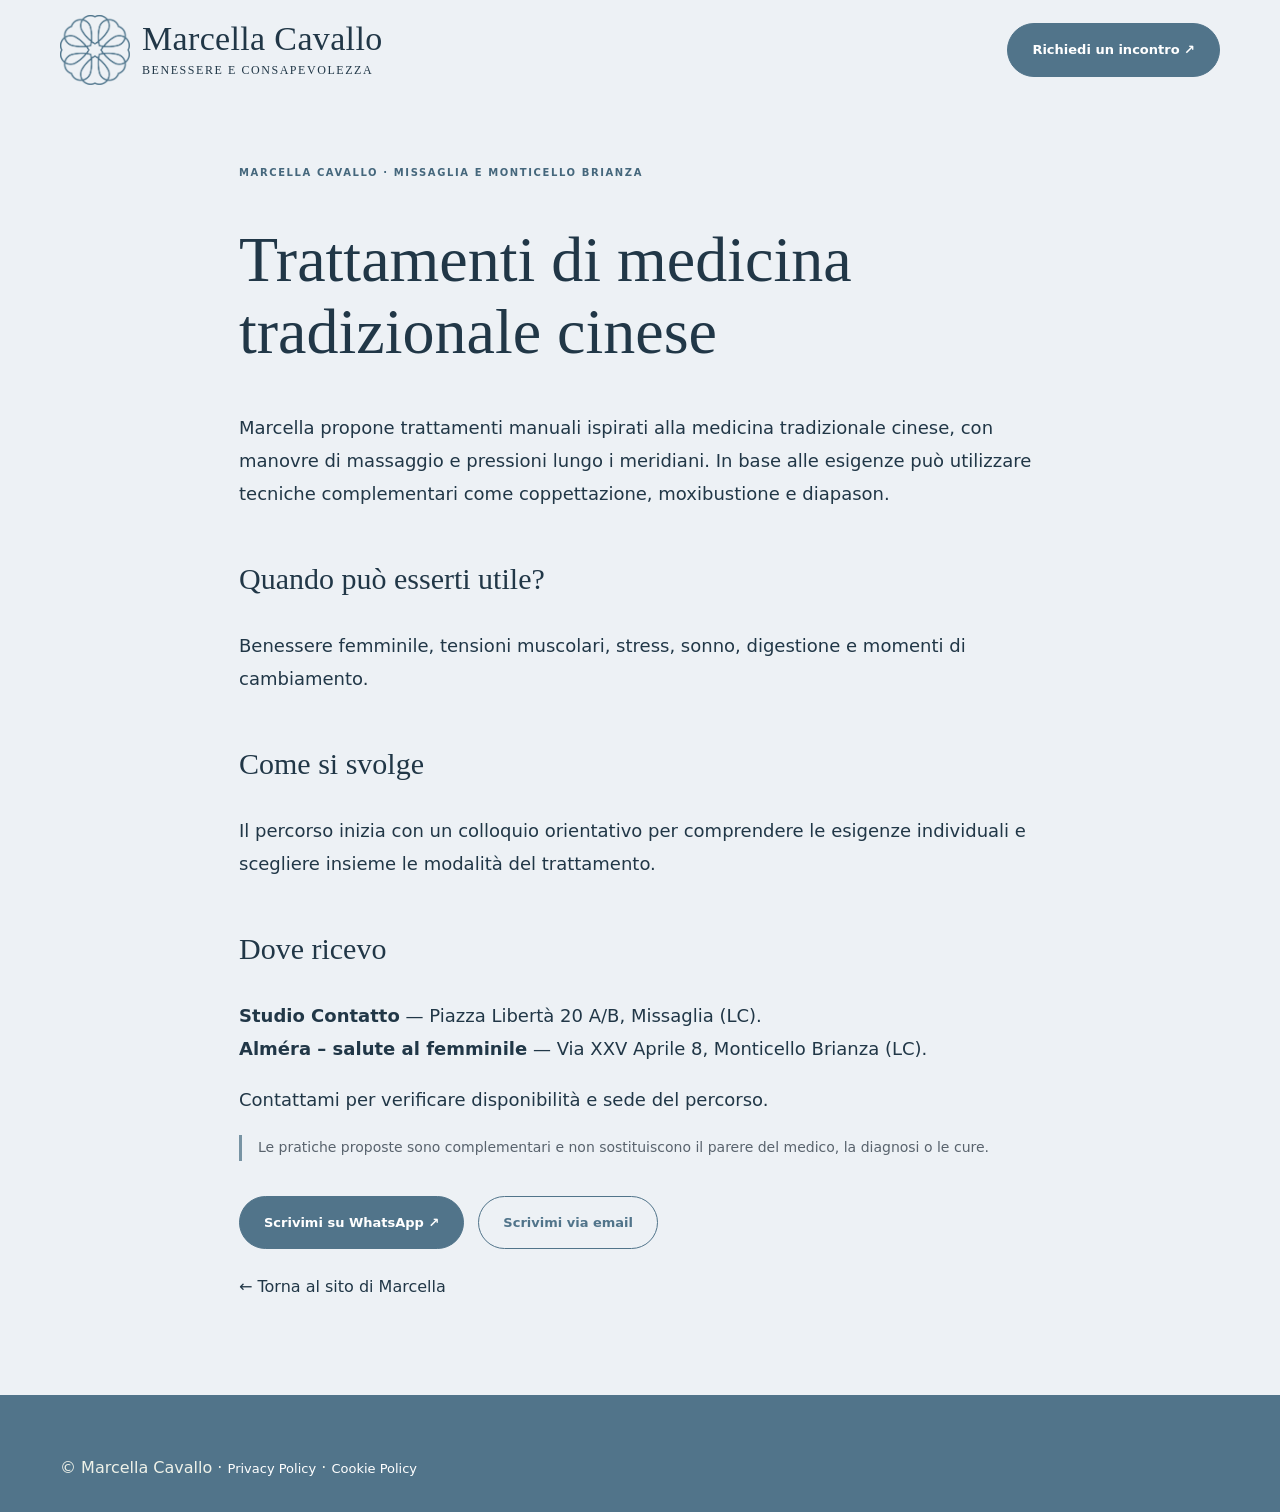
==== medicina-tradizionale-cinese/index.html @ 019bcb4d "Draft SEO service page: medicina-tradizionale-cinese" ====
<!doctype html>
<html lang="it"><head><meta charset="utf-8"><meta name="viewport" content="width=device-width,initial-scale=1"><meta name="theme-color" content="#edf1f5"><title>Trattamenti di medicina tradizionale cinese a Missaglia e Monticello Brianza | Marcella Cavallo</title><meta name="description" content="Marcella propone trattamenti manuali ispirati alla medicina tradizionale cinese, con manovre di massaggio e pressioni lungo i meridiani. In base alle "><link rel="canonical" href="https://marcellacavallo.it/medicina-tradizionale-cinese/"><link rel="stylesheet" href="../styles.css"><meta property="og:type" content="website"><meta property="og:title" content="Trattamenti di medicina tradizionale cinese | Marcella Cavallo"><meta property="og:url" content="https://marcellacavallo.it/medicina-tradizionale-cinese/"><style>.detail{max-width:850px;margin:65px auto 95px;padding:0 24px}.detail h1{font-size:clamp(38px,6vw,64px);line-height:1.12}.detail p{font-size:18px;line-height:1.85}.detail section{margin-top:44px}.detail .note{font-size:14px;color:#59636d;border-left:3px solid #7894a4;padding-left:16px}.detail .actions{display:flex;flex-wrap:wrap;gap:14px;margin-top:35px}.detail .back{display:inline-block;margin-top:25px}.detail h2{font-size:30px}</style><script type="application/ld+json">{"@context":"https://schema.org","@type":"WebPage","name":"Trattamenti di medicina tradizionale cinese","url":"https://marcellacavallo.it/medicina-tradizionale-cinese/","inLanguage":"it","about":{"@type":"Service","name":"Trattamenti di medicina tradizionale cinese","provider":{"@type":"Person","name":"Marcella Cavallo","url":"https://marcellacavallo.it/"}}}</script></head>
<body><header class="container nav"><a class="logo" href="../"><img src="../assets/logo-fiore.png" alt="" width="70" height="70"><span>Marcella Cavallo<small>Benessere e consapevolezza</small></span></a><nav aria-label="Navigazione"><a href="../#contatti" class="btn">Richiedi un incontro ↗</a></nav></header><main class="detail"><div class="eyebrow">Marcella Cavallo · Missaglia e Monticello Brianza</div><h1>Trattamenti di medicina tradizionale cinese</h1><p>Marcella propone trattamenti manuali ispirati alla medicina tradizionale cinese, con manovre di massaggio e pressioni lungo i meridiani. In base alle esigenze può utilizzare tecniche complementari come coppettazione, moxibustione e diapason.</p><section><h2>Quando può esserti utile?</h2><p>Benessere femminile, tensioni muscolari, stress, sonno, digestione e momenti di cambiamento.</p></section><section><h2>Come si svolge</h2><p>Il percorso inizia con un colloquio orientativo per comprendere le esigenze individuali e scegliere insieme le modalità del trattamento.</p></section><section><h2>Dove ricevo</h2><p><strong>Studio Contatto</strong> — Piazza Libertà 20 A/B, Missaglia (LC).<br><strong>Alméra – salute al femminile</strong> — Via XXV Aprile 8, Monticello Brianza (LC).</p><p>Contattami per verificare disponibilità e sede del percorso.</p></section><p class="note">Le pratiche proposte sono complementari e non sostituiscono il parere del medico, la diagnosi o le cure.</p><div class="actions"><a class="btn" href="https://wa.me/393392947691?text=Buongiorno%20Marcella%2C%20vorrei%20informazioni%20su%20Trattamenti%20di%20medicina%20tradizionale%20cinese.">Scrivimi su WhatsApp ↗</a><a class="btn outline" href="mailto:info@marcellacavallo.it">Scrivimi via email</a></div><a class="back" href="../">← Torna al sito di Marcella</a></main><footer class="footer"><div class="container">© Marcella Cavallo · <a href="../privacy.html">Privacy Policy</a> · <a href="../cookie.html">Cookie Policy</a></div></footer></body></html>
---- styles.css ----
500;600;700&family=Cormorant+Garamond:wght@400;500;600&display=swap');
:root{--paper:#f5f1e9;--cream:#fcfaf5;--green:#334d3c;--sage:#adbca2;--ink:#28372e;--muted:#657267;--line:#dcded4;--gold:#bd9f76}*{box-sizing:border-box}html{scroll-behavior:smooth}body{margin:0;background:var(--paper);color:var(--ink);font:16px/1.65 'DM Sans',sans-serif}a{color:inherit;text-decoration:none}button,input,select{font:inherit}button{cursor:pointer}.container{width:min(1150px,calc(100% - 48px));margin:auto}.nav{height:82px;display:flex;align-items:center;justify-content:space-between;gap:24px}.logo{font:500 29px/1 'Cormorant Garamond',Georgia,serif;letter-spacing:.01em}.logo small{display:block;font:500 9px/2 'DM Sans',sans-serif;letter-spacing:.25em;text-transform:uppercase}.links{display:flex;align-items:center;gap:27px;font-size:13px}.links a:hover{color:#778e78}.btn{background:var(--green);border:1px solid var(--green);color:white;padding:13px 23px;border-radius:99px;display:inline-flex;align-items:center;justify-content:center;gap:8px;font-size:13px;font-weight:600;transition:.2s}.btn:hover{background:#476951}.btn.outline{background:transparent;color:var(--green)}.btn.outline:hover{background:#e6e9df}.hero{display:grid;grid-template-columns:1.04fr .96fr;min-height:650px;align-items:center;gap:60px;padding:44px 0 92px}.eyebrow{font-size:11px;letter-spacing:.21em;text-transform:uppercase;font-weight:700;color:#7d8f7a}.hero h1{font:400 clamp(59px,7.2vw,110px)/.92 'Cormorant Garamond',Georgia,serif;letter-spacing:-.035em;margin:25px 0 25px}.hero h1 em{font-weight:400;color:#78927a}.hero p{font-size:16px;color:var(--muted);max-width:480px;margin:0 0 31px}.hero-actions{display:flex;gap:12px;flex-wrap:wrap}.hero-art{min-height:520px;position:relative;background:linear-gradient(145deg,#d5d5c4,#a1ae91 50%,#728a74);border-radius:240px 240px 20px 20px;overflow:hidden;isolation:isolate}.hero-art:before{content:"";position:absolute;left:12%;top:12%;width:73%;height:74%;border:1px solid rgba(255,255,255,.45);border-radius:50%}.hero-art:after{content:"";position:absolute;left:30%;bottom:-13%;width:70%;height:110%;border-radius:60% 40% 0 0;background:linear-gradient(110deg,rgba(243,237,214,.5),rgba(42,76,49,.3));transform:rotate(-25deg)}.botanical{position:absolute;font:400 310px/.8 Georgia,serif;color:#e5e1cd;opacity:.72;top:18%;left:15%;transform:rotate(-27deg);z-index:2}.art-text{position:absolute;bottom:28px;left:30px;color:#fff;font:italic 26px 'Cormorant Garamond',serif;z-index:3}.art-tag{position:absolute;right:21px;top:28px;background:#faf8f0e6;padding:9px 13px;border-radius:99px;font-size:10px;letter-spacing:.08em;z-index:3}.notice{background:#e8e9dd;padding:12px 20px;text-align:center;font-size:12px;color:#58695a}.section{padding:100px 0}.section-head{display:flex;justify-content:space-between;gap:25px;align-items:end;margin-bottom:33px}.section h2{font:400 clamp(44px,5.4vw,70px)/1 'Cormorant Garamond',Georgia,serif;margin:12px 0 0}.section-head p{max-width:420px;color:var(--muted);font-size:14px}.services{display:grid;grid-template-columns:repeat(2,minmax(0,1fr));gap:20px}.service{background:#fcfaf5;border:1px solid var(--line);min-height:360px;padding:30px;display:flex;flex-direction:column;border-radius:6px}.service-num{color:#a7a48f;letter-spacing:.12em;font-size:12px}.service-icon{width:80px;height:80px;border-radius:50%;background:#e5e9dd;display:grid;place-items:center;font:50px 'Cormorant Garamond',serif;color:var(--green);margin:26px 0}.service h3{font:500 34px 'Cormorant Garamond',Georgia,serif;margin:0 0 8px}.service p{font-size:13px;color:var(--muted);margin:0 0 26px}.service a{font-size:12px;font-weight:700;margin-top:auto;border-bottom:1px solid var(--gold);align-self:flex-start;padding-bottom:4px}.shiatsu-feature{background:#e9e6db;position:relative;overflow:hidden}.shiatsu-layout{display:grid;grid-template-columns:1fr 1fr;gap:72px;align-items:center}.shiatsu-mark{min-height:440px;border-radius:50% 50% 12px 12px;background:radial-gradient(circle at 35% 28%,#e8eadc 0,#b5c4b2 45%,#839985 100%);display:flex;align-items:center;justify-content:center;position:relative;overflow:hidden}.shiatsu-mark:before{content:"";width:64%;aspect-ratio:1;border:1px solid #fff9;border-radius:50%;position:absolute}.shiatsu-mark:after{content:"";position:absolute;width:1px;height:130%;background:#fff7;transform:rotate(42deg)}.shiatsu-mark span{font:italic 500 clamp(45px,5vw,70px)/1 'Cormorant Garamond',Georgia,serif;color:#2f4d3d;position:relative;z-index:1;text-align:center}.shiatsu-feature p{font-size:15px;color:#526457;max-width:510px}.shiatsu-points{padding-left:20px;margin:22px 0 30px;color:#526457;font-size:14px}.shiatsu-points li{margin-bottom:8px}.shiatsu-note{font-size:12px!important;margin-top:14px}.shiatsu-feature .btn{margin-top:8px}.about{background:#e6e9dd}.about-grid{display:grid;grid-template-columns:.9fr 1.1fr;gap:90px;align-items:center}.portrait{display:flex;align-items:center;justify-content:center;padding:10px}.portrait-frame{width:min(100%,380px);aspect-ratio:4/5;background:linear-gradient(145deg,#b8c2b0,#dfe4d6);padding:14px;border-radius:42% 42% 8% 8% / 26% 26% 8% 8%;box-shadow:0 18px 40px rgba(52,78,61,.12);overflow:hidden}.portrait img{height:100%;width:100%;object-fit:cover;object-position:center 35%;display:block;border-radius:38% 38% 6% 6% / 24% 24% 6% 6%}.portrait span{font:italic 32px/1.2 'Cormorant Garamond',serif}.about p{color:#596b5c;font-size:15px;max-width:570px}.quote{background:#344e3d;color:#fff;padding:110px 0;text-align:center}.quote p{font:400 clamp(37px,5vw,66px)/1.14 'Cormorant Garamond',serif;max-width:840px;margin:18px auto}.quote small{font-size:10px;letter-spacing:.2em;text-transform:uppercase;color:#ced7ca}.booking{background:var(--cream)}.booking-wrap{display:grid;grid-template-columns:1fr 1fr;gap:65px;align-items:start}.booking p{color:var(--muted);font-size:14px}.form-card{background:#fff;border:1px solid #e4e5dd;padding:34px;border-radius:10px;box-shadow:0 14px 40px #2636270a}.form-card h3{font:500 34px 'Cormorant Garamond',serif;margin:0 0 12px}.field{display:block;font-size:12px;font-weight:700;color:#4b614e;margin:18px 0 0}.field input,.field select{display:block;width:100%;background:#f8f8f3;border:1px solid #dce1d7;border-radius:6px;padding:13px;margin-top:7px;color:var(--ink)}.fine{font-size:11px!important;color:#7d8179!important}.faq{max-width:900px}.faq details{border-bottom:1px solid var(--line);padding:22px 5px}.faq summary{cursor:pointer;font-weight:600}.faq details p{color:var(--muted);font-size:14px}.footer{background:#283c30;color:#eff2e9;padding:60px 0 30px}.footer-grid{display:flex;justify-content:space-between;gap:40px}.footer p,.footer a{font-size:13px;color:#d2d9ce}.footer-bottom{border-top:1px solid #ffffff26;margin-top:50px;padding-top:20px;font-size:11px;color:#aab9aa}.menu-toggle{display:none;background:none;border:0;color:var(--green);font-size:28px}.toast{position:fixed;bottom:24px;right:24px;background:var(--green);color:white;padding:18px 24px;border-radius:8px;box-shadow:0 12px 50px #0002;display:none;z-index:20;max-width:370px;font-size:13px}.toast.show{display:block}@media(max-width:850px){.links{display:none;position:absolute;top:76px;left:0;right:0;background:var(--paper);padding:25px;flex-direction:column;z-index:20;box-shadow:0 20px 30px #0001}.links.open{display:flex}.menu-toggle{display:block}.nav{height:75px}.hero{grid-template-columns:1fr;gap:35px;padding:60px 0}.hero-art{min-height:420px;max-width:580px;width:100%}.services{grid-template-columns:1fr}.service{min-height:280px}.about-grid,.booking-wrap,.shiatsu-layout{grid-template-columns:1fr;gap:35px}.portrait{height:auto;max-width:450px;margin:0 auto;width:100%}.shiatsu-mark{min-height:320px;max-width:530px}.section{padding:70px 0}.section-head{display:block}.footer-grid{display:block}.hero h1{font-size:75px}}@media(max-width:480px){.container{width:calc(100% - 36px)}.hero h1{font-size:65px}.hero-art{min-height:340px}.botanical{font-size:200px}.section h2{font-size:49px}.form-card{padding:22px}}
:root{--brand-dark:#51748a;--brand-light:#bac8d5;--soft-blue:#dce6ef;--paper:#edf1f5;--cream:#f8fafc;--green:var(--brand-dark);--sage:#dce5ed;--ink:#213747;--muted:#435967;--line:#c9d5df;--gold:var(--brand-dark);--periwinkle:var(--soft-blue);--rose:#d7e1ea}body{font-family:system-ui,-apple-system,BlinkMacSystemFont,'Segoe UI',sans-serif;font-size:16px}h1,h2,h3,.logo,.service h3,.form-card h3{font-family:Georgia,'Times New Roman',serif;font-weight:400}.container{width:min(1160px,calc(100% - 64px))}.nav{height:100px}.logo{font-size:27px}.logo small{font-family:inherit;letter-spacing:.18em;font-size:9px;margin-top:9px}.links{gap:22px}.links a:hover{color:var(--green);text-decoration:underline;text-underline-offset:6px}.btn{font-size:13px;padding:15px 24px;min-height:48px}.btn:hover{background:#3f6076;color:white;transform:translateY(-1px)}.btn.outline:hover{background:var(--periwinkle);color:var(--ink)}.hero{gap:80px;padding:48px 0 85px;min-height:720px}.hero h1{font-family:Georgia,serif;font-size:clamp(58px,6.1vw,86px);line-height:1.05;letter-spacing:-.055em;margin:26px 0}.hero h1 em{color:#45677c}.hero p{font-size:16px;line-height:1.85;max-width:450px}.eyebrow{color:#45677c;letter-spacing:.16em;font-size:10px}.hero-art{margin:0;min-height:0;height:570px;overflow:visible;isolation:auto;position:relative}.hero-art:before,.hero-art:after{display:none}.hero-art img{display:block;width:100%;height:100%;object-fit:cover;object-position:center;border-radius:inherit}.hero-art figcaption{position:absolute;bottom:-42px;right:24px;font:italic 20px Georgia,serif;color:var(--green)}.section{padding:100px 0}.section h2{font-size:clamp(38px,4.7vw,60px);line-height:1.12;letter-spacing:-.035em}.section-head{margin-bottom:42px}.section-head p{font-size:15px}.services{gap:22px}.service{padding:34px 36px;border-radius:28px;min-height:340px;border:0;background:var(--periwinkle)}.service:nth-child(2){background:var(--rose)}.service:nth-child(3){background:#e5edf4}.service:nth-child(4){background:#e8eef4}.service h3{font-size:30px;line-height:1.2;max-width:390px}.service p{font-size:14px;line-height:1.8;margin-top:16px}.service-num{color:#435967;font-size:10px}.service-icon{background:#ffffff65;color:var(--green);height:58px;width:58px;margin:22px 0;font-size:36px}.service a{font-size:13px}.shiatsu-feature{background:#e3eaf0}.shiatsu-mark{background:var(--brand-light);border-radius:48% 48% 12% 12%;min-height:420px}.shiatsu-mark span{font-family:Georgia,serif;font-weight:400;color:#213747}.shiatsu-feature p,.shiatsu-points{color:#435967}.about{background:#e5ecf3}.hero-art,.portrait-frame{--frame-inset:10px;position:relative;background:var(--brand-light);border-radius:45% 45% 10% 10% / 28% 28% 8% 8%}.hero-art img,.portrait-frame img{position:absolute;inset:var(--frame-inset);width:calc(100% - 2 * var(--frame-inset));height:calc(100% - 2 * var(--frame-inset))}.portrait-frame{padding:0;box-shadow:none;max-width:350px}.portrait img{object-position:right top;border-radius:inherit}.about p{color:var(--muted);line-height:1.85}.about-grid{gap:80px}.approach{background:var(--cream)}.approach-intro{max-width:540px;color:var(--muted);margin:26px 0 48px}.approach-grid{display:grid;grid-template-columns:repeat(3,1fr);gap:40px}.approach-grid article{border-top:1px solid var(--brand-light);padding-top:24px}.approach-grid span{font-size:12px;color:#45677c}.approach-grid h3{font-size:27px;margin:18px 0 12px}.approach-grid p{font-size:14px;color:var(--muted)}.booking{background:var(--periwinkle)}.booking-wrap{gap:85px}.booking h2{margin-bottom:26px}.booking p{line-height:1.8}.form-card{border:0;border-radius:28px;padding:36px;box-shadow:none}.form-card h3{font-size:31px}.field{color:var(--ink);font-size:12px}.field input,.field select,.field textarea{background:#f8fafc;border:1px solid #9aafbe;border-radius:9px;min-height:48px;color:var(--ink)}.field textarea{display:block;width:100%;padding:12px;margin-top:8px;resize:vertical;font:14px/1.5 inherit}.form-card>.btn{margin-top:24px;width:100%}.fine{color:#435967!important;font-size:12px!important}.text-link{text-decoration:underline;text-underline-offset:5px;font-size:14px}.contact-fields{display:grid;grid-template-columns:1fr 1fr;gap:14px}#requestResult{border-top:1px solid var(--line);margin-top:24px}#copyRequest{margin-top:16px}.footer{background:var(--brand-dark)}.footer-grid{display:grid;grid-template-columns:1.3fr 1fr .6fr}.footer a,.footer p{color:#fff}.footer-bottom{color:#fff}.privacy{padding:50px 0;background:#e3eaf0}.privacy h2{font-size:28px}.privacy p{font-size:13px;max-width:850px;color:var(--muted)}.privacy a{text-decoration:underline}section[id],article[id],footer[id]{scroll-margin-top:24px}.skip-link{position:absolute;top:8px;left:8px;transform:translateY(-160%);background:var(--ink);color:white;padding:12px;z-index:50}.skip-link:focus{transform:none}:focus-visible{outline:3px solid #345467;outline-offset:5px}.faq summary{padding-right:24px;font-size:16px}.faq details p{line-height:1.8}.toast{background:var(--green)}
@media(min-width:851px) and (max-width:1100px){.links{gap:12px;font-size:11px}.links .btn{padding:12px}.hero{gap:45px}.hero-art{height:510px}}
@media(max-width:850px){.container{width:calc(100% - 40px)}.nav{height:86px}.logo{font-size:25px}.links{top:85px;background:var(--cream);padding:28px;align-items:stretch;gap:22px}.hero{padding:42px 0 80px;gap:45px;min-height:0}.hero h1{font-size:clamp(52px,9vw,74px)}.hero-art{height:auto;aspect-ratio:4/5;max-width:470px;margin:0 auto;width:calc(100% - 24px)}.hero-art figcaption{font-size:18px;bottom:-34px}.hero p{max-width:560px}.section{padding:70px 0}.about-grid,.booking-wrap,.shiatsu-layout{gap:40px}.approach-grid{grid-template-columns:1fr;gap:24px}.approach-intro{margin-bottom:30px}.service{padding:28px;min-height:0}.service h3{font-size:29px}.shiatsu-mark{min-height:300px;width:100%}.portrait-frame{max-width:330px}.footer-grid{grid-template-columns:1fr;gap:28px}.footer-bottom{margin-top:30px}.form-card{padding:26px}.section h2{font-size:43px}.menu-toggle{min-width:48px;min-height:48px}.privacy{padding:40px 0}.privacy h2{font-size:28px}}
@media(max-width:400px){.container{width:calc(100% - 32px)}.hero h1{font-size:51px}.hero-actions .btn{width:100%}.contact-fields{grid-template-columns:1fr;gap:0}.form-card{padding:22px}.section h2{font-size:38px}.logo{font-size:23px}}
@media(prefers-reduced-motion:reduce){html{scroll-behavior:auto}*,*:before,*:after{transition:none!important}}


.logo {
  display: inline-flex;
  align-items: center;
  gap: 12px;
}
.logo img {
  display: block;
  flex: none;
  width: 64px;
  height: 64px;
  border-radius: 50%;
}
.links .btn:hover {
  color: white;
}
.footer :focus-visible,
.btn:focus-visible {
  outline-offset: 4px;
}
.footer :focus-visible {
  outline-color: white;
}
@media (max-width: 850px) {
  .logo img {
    width: 54px;
    height: 54px;
  }
}

.nav .logo {
  font-size: clamp(24px, 3.2vw, 34px);
}
.nav .logo img {
  width: 70px;
  height: 70px;
  border-radius: 0;
}
.nav .logo small {
  font-size: clamp(10px, 1.1vw, 12px);
  letter-spacing: .13em;
  line-height: 1.35;
  margin-top: 6px;
}
.hero-natural {
  display: block;
  font-size: .54em;
  letter-spacing: -.035em;
  margin-top: .24em;
}
@media (max-width: 850px) {
  .nav .logo img {
    width: 58px;
    height: 58px;
  }
}
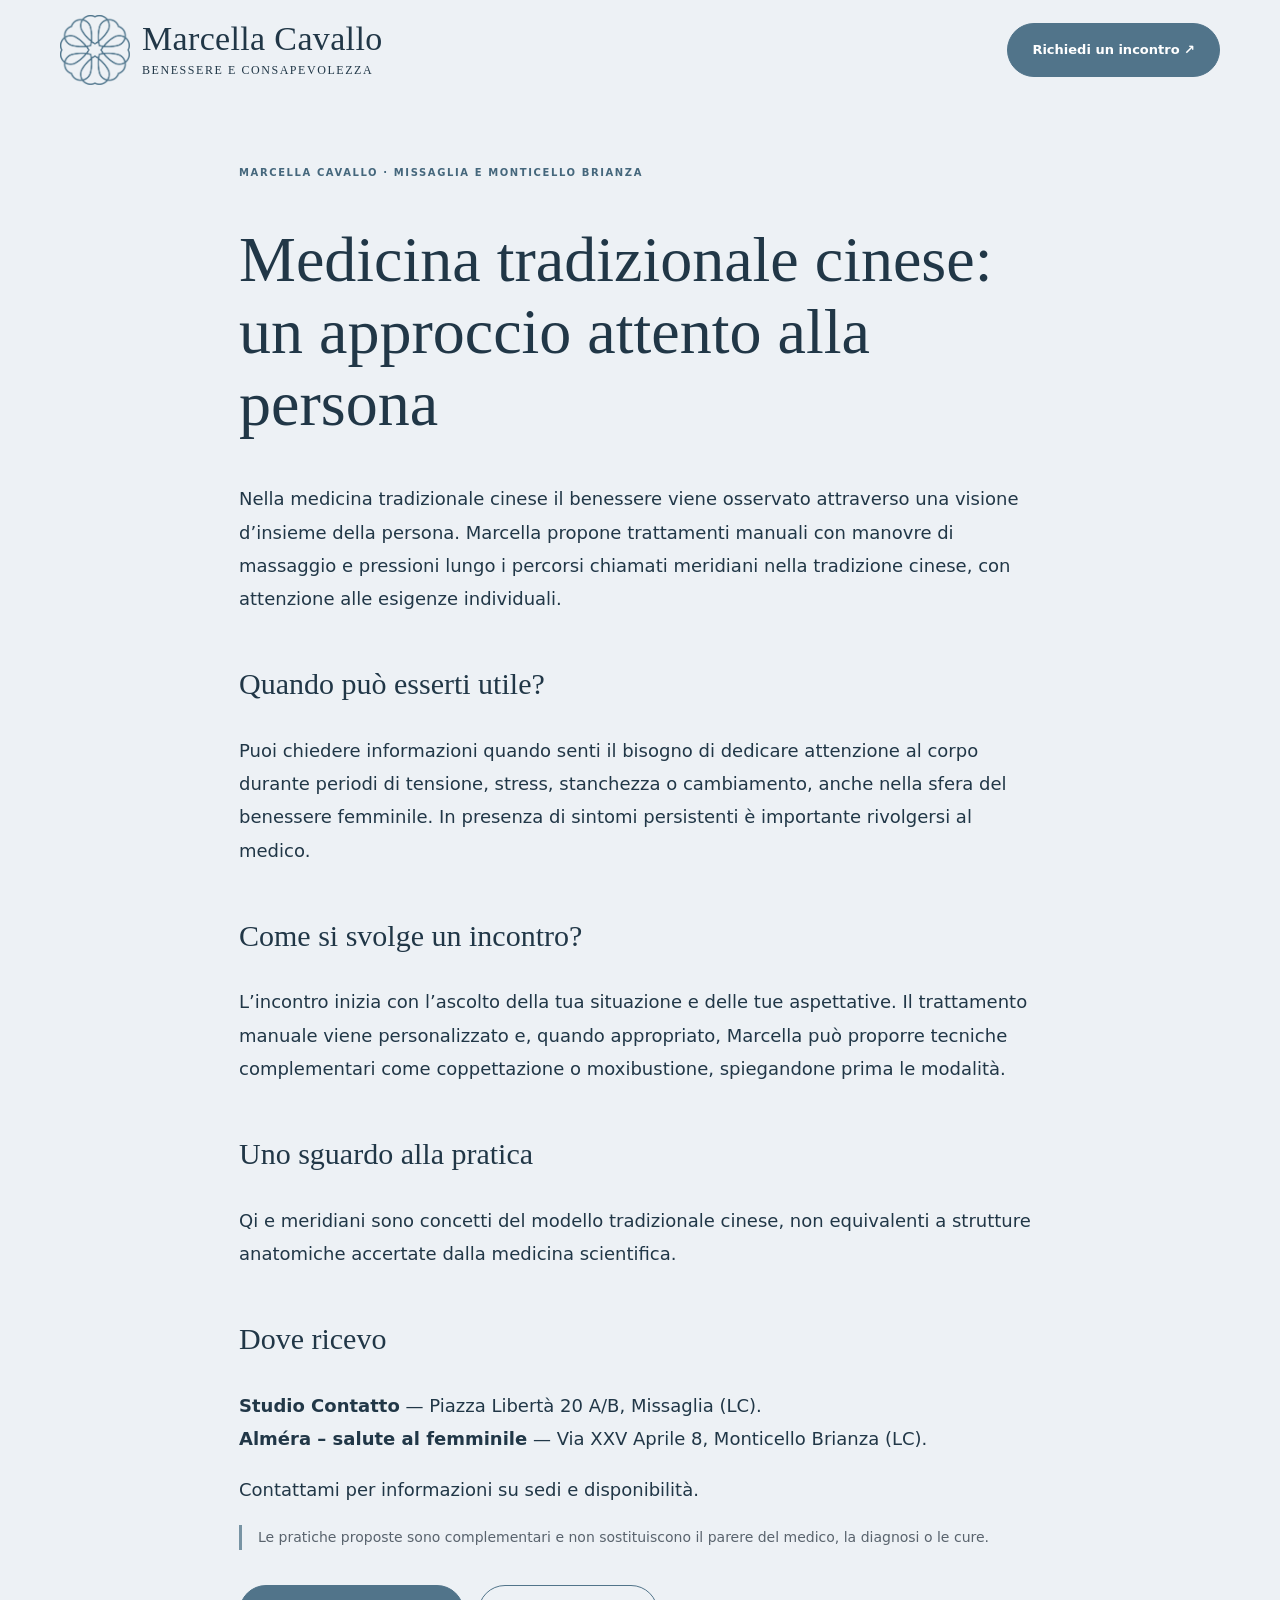
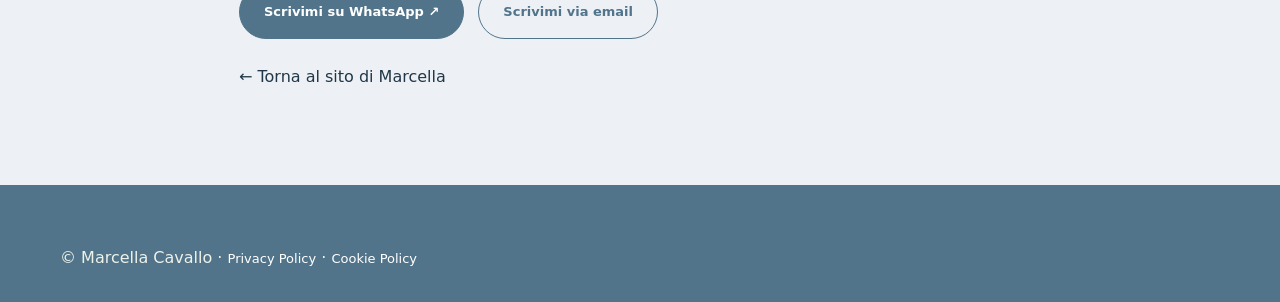
==== commit 98827c28: "Bilancia contenuti emozionali informativi e pratici: medicina-tradizionale-cinese/index.html" ====
--- a/medicina-tradizionale-cinese/index.html
+++ b/medicina-tradizionale-cinese/index.html
@@ -1,3 +1,3 @@
 <!doctype html>
 <html lang="it"><head><meta charset="utf-8"><meta name="viewport" content="width=device-width,initial-scale=1"><meta name="theme-color" content="#edf1f5"><title>Trattamenti di medicina tradizionale cinese a Missaglia e Monticello Brianza | Marcella Cavallo</title><meta name="description" content="Marcella propone trattamenti manuali ispirati alla medicina tradizionale cinese, con manovre di massaggio e pressioni lungo i meridiani. In base alle "><link rel="canonical" href="https://marcellacavallo.it/medicina-tradizionale-cinese/"><link rel="stylesheet" href="../styles.css"><meta property="og:type" content="website"><meta property="og:title" content="Trattamenti di medicina tradizionale cinese | Marcella Cavallo"><meta property="og:url" content="https://marcellacavallo.it/medicina-tradizionale-cinese/"><style>.detail{max-width:850px;margin:65px auto 95px;padding:0 24px}.detail h1{font-size:clamp(38px,6vw,64px);line-height:1.12}.detail p{font-size:18px;line-height:1.85}.detail section{margin-top:44px}.detail .note{font-size:14px;color:#59636d;border-left:3px solid #7894a4;padding-left:16px}.detail .actions{display:flex;flex-wrap:wrap;gap:14px;margin-top:35px}.detail .back{display:inline-block;margin-top:25px}.detail h2{font-size:30px}</style><script type="application/ld+json">{"@context":"https://schema.org","@type":"WebPage","name":"Trattamenti di medicina tradizionale cinese","url":"https://marcellacavallo.it/medicina-tradizionale-cinese/","inLanguage":"it","about":{"@type":"Service","name":"Trattamenti di medicina tradizionale cinese","provider":{"@type":"Person","name":"Marcella Cavallo","url":"https://marcellacavallo.it/"}}}</script></head>
-<body><header class="container nav"><a class="logo" href="../"><img src="../assets/logo-fiore.png" alt="" width="70" height="70"><span>Marcella Cavallo<small>Benessere e consapevolezza</small></span></a><nav aria-label="Navigazione"><a href="../#contatti" class="btn">Richiedi un incontro ↗</a></nav></header><main class="detail"><div class="eyebrow">Marcella Cavallo · Missaglia e Monticello Brianza</div><h1>Trattamenti di medicina tradizionale cinese</h1><p>Marcella propone trattamenti manuali ispirati alla medicina tradizionale cinese, con manovre di massaggio e pressioni lungo i meridiani. In base alle esigenze può utilizzare tecniche complementari come coppettazione, moxibustione e diapason.</p><section><h2>Quando può esserti utile?</h2><p>Benessere femminile, tensioni muscolari, stress, sonno, digestione e momenti di cambiamento.</p></section><section><h2>Come si svolge</h2><p>Il percorso inizia con un colloquio orientativo per comprendere le esigenze individuali e scegliere insieme le modalità del trattamento.</p></section><section><h2>Dove ricevo</h2><p><strong>Studio Contatto</strong> — Piazza Libertà 20 A/B, Missaglia (LC).<br><strong>Alméra – salute al femminile</strong> — Via XXV Aprile 8, Monticello Brianza (LC).</p><p>Contattami per verificare disponibilità e sede del percorso.</p></section><p class="note">Le pratiche proposte sono complementari e non sostituiscono il parere del medico, la diagnosi o le cure.</p><div class="actions"><a class="btn" href="https://wa.me/393392947691?text=Buongiorno%20Marcella%2C%20vorrei%20informazioni%20su%20Trattamenti%20di%20medicina%20tradizionale%20cinese.">Scrivimi su WhatsApp ↗</a><a class="btn outline" href="mailto:info@marcellacavallo.it">Scrivimi via email</a></div><a class="back" href="../">← Torna al sito di Marcella</a></main><footer class="footer"><div class="container">© Marcella Cavallo · <a href="../privacy.html">Privacy Policy</a> · <a href="../cookie.html">Cookie Policy</a></div></footer></body></html>+<body><header class="container nav"><a class="logo" href="../"><img src="../assets/logo-fiore.png" alt="" width="70" height="70"><span>Marcella Cavallo<small>Benessere e consapevolezza</small></span></a><nav aria-label="Navigazione"><a href="../#contatti" class="btn">Richiedi un incontro ↗</a></nav></header><main class="detail"><div class="eyebrow">Marcella Cavallo · Missaglia e Monticello Brianza</div><h1>Medicina tradizionale cinese: un approccio attento alla persona</h1><p>Nella medicina tradizionale cinese il benessere viene osservato attraverso una visione d’insieme della persona. Marcella propone trattamenti manuali con manovre di massaggio e pressioni lungo i percorsi chiamati meridiani nella tradizione cinese, con attenzione alle esigenze individuali.</p><section><h2>Quando può esserti utile?</h2><p>Puoi chiedere informazioni quando senti il bisogno di dedicare attenzione al corpo durante periodi di tensione, stress, stanchezza o cambiamento, anche nella sfera del benessere femminile. In presenza di sintomi persistenti è importante rivolgersi al medico.</p></section><section><h2>Come si svolge un incontro?</h2><p>L’incontro inizia con l’ascolto della tua situazione e delle tue aspettative. Il trattamento manuale viene personalizzato e, quando appropriato, Marcella può proporre tecniche complementari come coppettazione o moxibustione, spiegandone prima le modalità.</p></section><section><h2>Uno sguardo alla pratica</h2><p>Qi e meridiani sono concetti del modello tradizionale cinese, non equivalenti a strutture anatomiche accertate dalla medicina scientifica.</p></section><section><h2>Dove ricevo</h2><p><strong>Studio Contatto</strong> — Piazza Libertà 20 A/B, Missaglia (LC).<br><strong>Alméra – salute al femminile</strong> — Via XXV Aprile 8, Monticello Brianza (LC).</p><p>Contattami per informazioni su sedi e disponibilità.</p></section><p class="note">Le pratiche proposte sono complementari e non sostituiscono il parere del medico, la diagnosi o le cure.</p><div class="actions"><a class="btn" href="https://wa.me/393392947691">Scrivimi su WhatsApp ↗</a><a class="btn outline" href="mailto:info@marcellacavallo.it">Scrivimi via email</a></div><a class="back" href="../">← Torna al sito di Marcella</a></main><footer class="footer"><div class="container">© Marcella Cavallo · <a href="../privacy.html">Privacy Policy</a> · <a href="../cookie.html">Cookie Policy</a></div></footer></body></html>
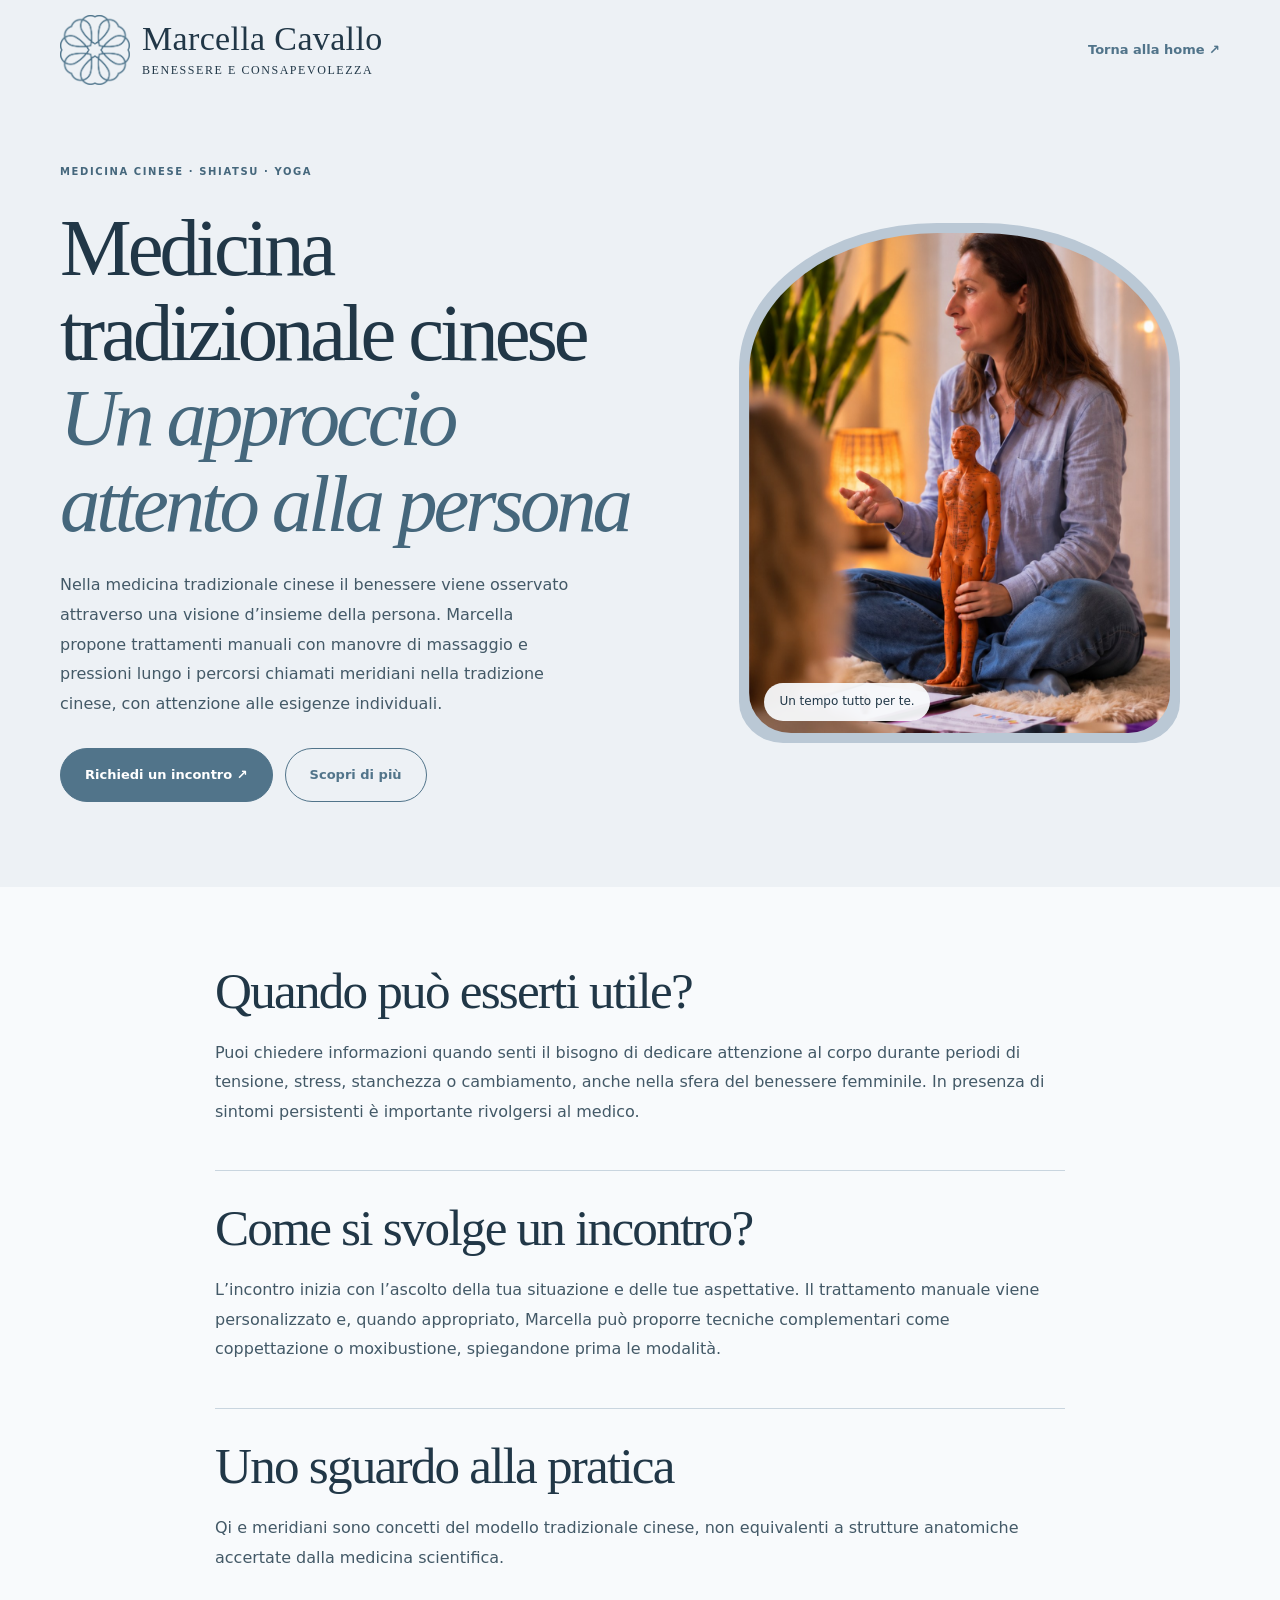
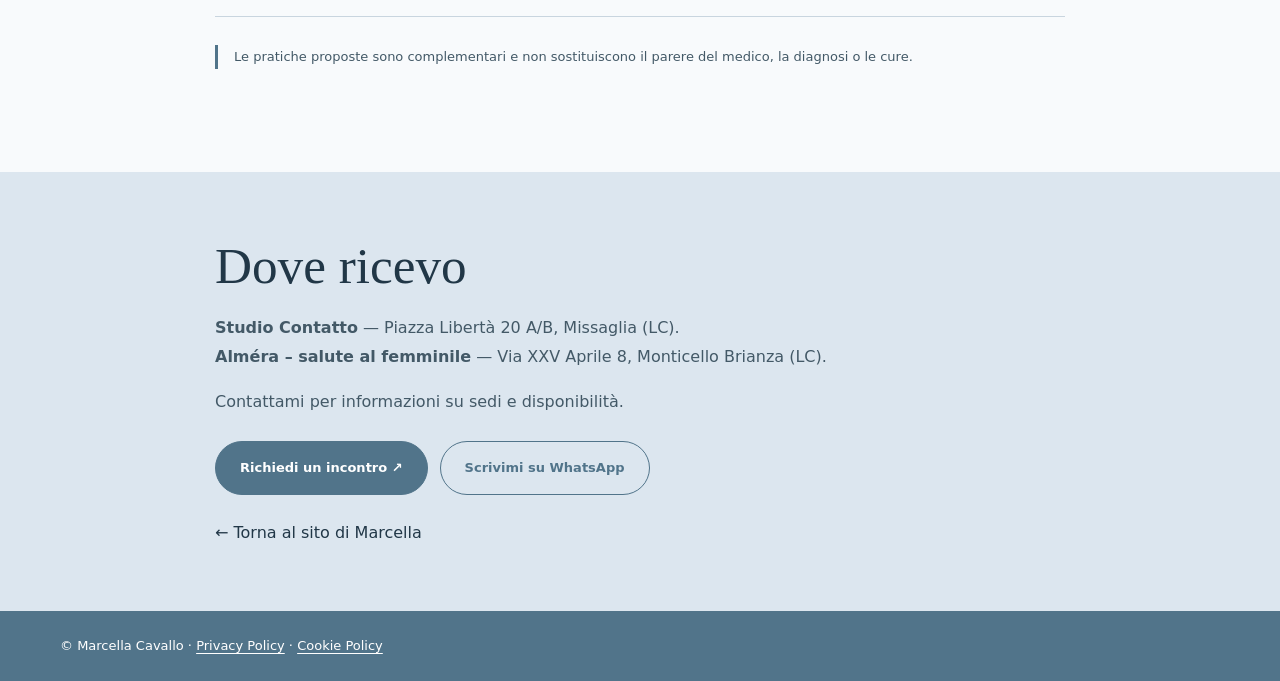
==== commit e12d8d51: "Apply published blue branding to medicina-tradizionale-cinese page" ====
--- a/medicina-tradizionale-cinese/index.html
+++ b/medicina-tradizionale-cinese/index.html
@@ -1,3 +1,7 @@
 <!doctype html>
-<html lang="it"><head><meta charset="utf-8"><meta name="viewport" content="width=device-width,initial-scale=1"><meta name="theme-color" content="#edf1f5"><title>Trattamenti di medicina tradizionale cinese a Missaglia e Monticello Brianza | Marcella Cavallo</title><meta name="description" content="Marcella propone trattamenti manuali ispirati alla medicina tradizionale cinese, con manovre di massaggio e pressioni lungo i meridiani. In base alle "><link rel="canonical" href="https://marcellacavallo.it/medicina-tradizionale-cinese/"><link rel="stylesheet" href="../styles.css"><meta property="og:type" content="website"><meta property="og:title" content="Trattamenti di medicina tradizionale cinese | Marcella Cavallo"><meta property="og:url" content="https://marcellacavallo.it/medicina-tradizionale-cinese/"><style>.detail{max-width:850px;margin:65px auto 95px;padding:0 24px}.detail h1{font-size:clamp(38px,6vw,64px);line-height:1.12}.detail p{font-size:18px;line-height:1.85}.detail section{margin-top:44px}.detail .note{font-size:14px;color:#59636d;border-left:3px solid #7894a4;padding-left:16px}.detail .actions{display:flex;flex-wrap:wrap;gap:14px;margin-top:35px}.detail .back{display:inline-block;margin-top:25px}.detail h2{font-size:30px}</style><script type="application/ld+json">{"@context":"https://schema.org","@type":"WebPage","name":"Trattamenti di medicina tradizionale cinese","url":"https://marcellacavallo.it/medicina-tradizionale-cinese/","inLanguage":"it","about":{"@type":"Service","name":"Trattamenti di medicina tradizionale cinese","provider":{"@type":"Person","name":"Marcella Cavallo","url":"https://marcellacavallo.it/"}}}</script></head>
-<body><header class="container nav"><a class="logo" href="../"><img src="../assets/logo-fiore.png" alt="" width="70" height="70"><span>Marcella Cavallo<small>Benessere e consapevolezza</small></span></a><nav aria-label="Navigazione"><a href="../#contatti" class="btn">Richiedi un incontro ↗</a></nav></header><main class="detail"><div class="eyebrow">Marcella Cavallo · Missaglia e Monticello Brianza</div><h1>Medicina tradizionale cinese: un approccio attento alla persona</h1><p>Nella medicina tradizionale cinese il benessere viene osservato attraverso una visione d’insieme della persona. Marcella propone trattamenti manuali con manovre di massaggio e pressioni lungo i percorsi chiamati meridiani nella tradizione cinese, con attenzione alle esigenze individuali.</p><section><h2>Quando può esserti utile?</h2><p>Puoi chiedere informazioni quando senti il bisogno di dedicare attenzione al corpo durante periodi di tensione, stress, stanchezza o cambiamento, anche nella sfera del benessere femminile. In presenza di sintomi persistenti è importante rivolgersi al medico.</p></section><section><h2>Come si svolge un incontro?</h2><p>L’incontro inizia con l’ascolto della tua situazione e delle tue aspettative. Il trattamento manuale viene personalizzato e, quando appropriato, Marcella può proporre tecniche complementari come coppettazione o moxibustione, spiegandone prima le modalità.</p></section><section><h2>Uno sguardo alla pratica</h2><p>Qi e meridiani sono concetti del modello tradizionale cinese, non equivalenti a strutture anatomiche accertate dalla medicina scientifica.</p></section><section><h2>Dove ricevo</h2><p><strong>Studio Contatto</strong> — Piazza Libertà 20 A/B, Missaglia (LC).<br><strong>Alméra – salute al femminile</strong> — Via XXV Aprile 8, Monticello Brianza (LC).</p><p>Contattami per informazioni su sedi e disponibilità.</p></section><p class="note">Le pratiche proposte sono complementari e non sostituiscono il parere del medico, la diagnosi o le cure.</p><div class="actions"><a class="btn" href="https://wa.me/393392947691">Scrivimi su WhatsApp ↗</a><a class="btn outline" href="mailto:info@marcellacavallo.it">Scrivimi via email</a></div><a class="back" href="../">← Torna al sito di Marcella</a></main><footer class="footer"><div class="container">© Marcella Cavallo · <a href="../privacy.html">Privacy Policy</a> · <a href="../cookie.html">Cookie Policy</a></div></footer></body></html>+<html lang="it"><head><meta charset="utf-8"><meta name="viewport" content="width=device-width,initial-scale=1"><meta name="theme-color" content="#edf1f5"><title>Medicina tradizionale cinese a Missaglia e Monticello Brianza | Marcella Cavallo</title><meta name="description" content="Medicina tradizionale cinese con Marcella Cavallo a Missaglia e Monticello Brianza. Scopri la pratica, come si svolge e come richiedere un incontro."><link rel="canonical" href="https://marcellacavallo.it/medicina-tradizionale-cinese/"><meta property="og:type" content="website"><meta property="og:title" content="Medicina tradizionale cinese | Marcella Cavallo"><meta property="og:description" content="Un approccio attento alla persona"><meta property="og:url" content="https://marcellacavallo.it/medicina-tradizionale-cinese/"><link rel="stylesheet" href="../styles.css"><link rel="stylesheet" href="../service-detail.css"><script type="application/ld+json">{"@context":"https://schema.org","@type":"WebPage","name":"Medicina tradizionale cinese","url":"https://marcellacavallo.it/medicina-tradizionale-cinese/","inLanguage":"it","about":{"@type":"Service","name":"Medicina tradizionale cinese","provider":{"@type":"Person","name":"Marcella Cavallo","url":"https://marcellacavallo.it/"}}}</script></head>
+<body><a class="skip-link" href="#contenuto">Vai al contenuto</a><header class="container nav detail-nav"><a class="logo" href="../" aria-label="Marcella Cavallo, torna alla homepage"><img src="../assets/logo-fiore.png" alt="" width="70" height="70"><span>Marcella Cavallo<small>Benessere e consapevolezza</small></span></a><a class="detail-home" href="../">Torna alla home ↗</a></header>
+<main id="contenuto"><section class="container detail-hero"><div><div class="eyebrow">Medicina cinese · Shiatsu · Yoga</div><h1>Medicina tradizionale cinese<em>Un approccio attento alla persona</em></h1><p>Nella medicina tradizionale cinese il benessere viene osservato attraverso una visione d’insieme della persona. Marcella propone trattamenti manuali con manovre di massaggio e pressioni lungo i percorsi chiamati meridiani nella tradizione cinese, con attenzione alle esigenze individuali.</p><div class="hero-actions"><a class="btn" href="../#contatti">Richiedi un incontro ↗</a><a class="btn outline" href="#approfondisci">Scopri di più</a></div></div><figure class="detail-art"><img src="../assets/marcella-ritratto-v3.jpg" alt="Marcella Cavallo" width="1080" height="1350"><figcaption>Un tempo tutto per te.</figcaption></figure></section>
+<div class="detail-content" id="approfondisci"><div class="container detail-inner"><section><h2>Quando può esserti utile?</h2><p>Puoi chiedere informazioni quando senti il bisogno di dedicare attenzione al corpo durante periodi di tensione, stress, stanchezza o cambiamento, anche nella sfera del benessere femminile. In presenza di sintomi persistenti è importante rivolgersi al medico.</p></section><section><h2>Come si svolge un incontro?</h2><p>L’incontro inizia con l’ascolto della tua situazione e delle tue aspettative. Il trattamento manuale viene personalizzato e, quando appropriato, Marcella può proporre tecniche complementari come coppettazione o moxibustione, spiegandone prima le modalità.</p></section><section><h2>Uno sguardo alla pratica</h2><p>Qi e meridiani sono concetti del modello tradizionale cinese, non equivalenti a strutture anatomiche accertate dalla medicina scientifica.</p></section><p class="note">Le pratiche proposte sono complementari e non sostituiscono il parere del medico, la diagnosi o le cure.</p></div></div>
+<section class="detail-contact"><div class="container"><h2>Dove ricevo</h2><p><strong>Studio Contatto</strong> — Piazza Libertà 20 A/B, Missaglia (LC).<br><strong>Alméra – salute al femminile</strong> — Via XXV Aprile 8, Monticello Brianza (LC).</p><p>Contattami per informazioni su sedi e disponibilità.</p><div class="hero-actions"><a class="btn" href="../#contatti">Richiedi un incontro ↗</a><a class="btn outline" href="https://wa.me/393392947691">Scrivimi su WhatsApp</a></div><a href="../">← Torna al sito di Marcella</a></div></section></main>
+<footer class="detail-footer"><div class="container">© Marcella Cavallo · <a href="../privacy.html">Privacy Policy</a> · <a href="../cookie.html">Cookie Policy</a></div></footer></body></html>
--- a/service-detail.css
+++ b/service-detail.css
@@ -0,0 +1,26 @@
+/* Pagine di approfondimento: utilizza le variabili ufficiali del sito. */
+.detail-hero{display:grid;grid-template-columns:1.05fr .95fr;align-items:center;gap:64px;padding:64px 0 85px}
+.detail-hero h1{font:400 clamp(56px,6.3vw,86px)/1.06 Georgia,serif;letter-spacing:-.05em;margin:24px 0}
+.detail-hero h1 em{display:block;font-weight:400;color:#45677c}
+.detail-hero p{color:var(--muted);font-size:16px;line-height:1.85;max-width:520px}
+.detail-hero .hero-actions{margin-top:30px}
+.detail-art{position:relative;min-height:520px;background:var(--brand-light);border-radius:45% 45% 10% 10% / 28% 28% 8% 8%;padding:10px;overflow:hidden}
+.detail-art img{width:100%;height:100%;position:absolute;inset:10px;width:calc(100% - 20px);height:calc(100% - 20px);object-fit:cover;object-position:center;border-radius:inherit}
+.detail-art figcaption{position:absolute;bottom:22px;left:25px;background:rgba(248,250,252,.94);color:var(--ink);padding:9px 15px;border-radius:25px;font-size:12px}
+.detail-content{background:var(--cream);padding:75px 0}
+.detail-inner{max-width:850px;margin:auto}
+.detail-inner h2{font:400 clamp(36px,4vw,52px)/1.13 Georgia,serif;letter-spacing:-.035em;margin:0 0 18px}
+.detail-inner p,.detail-inner li{color:var(--muted);line-height:1.85;font-size:16px}
+.detail-inner section{padding:28px 0;border-bottom:1px solid var(--line)}
+.detail-inner section:first-child{padding-top:0}
+.detail-inner .note{font-size:13px;border-left:3px solid var(--brand-dark);padding-left:16px;margin:28px 0}
+.detail-contact{background:var(--soft-blue);padding:65px 0}
+.detail-contact .container{max-width:850px}
+.detail-contact h2{font:400 clamp(36px,4vw,52px)/1.15 Georgia,serif;margin:0 0 18px}
+.detail-contact p{line-height:1.8;color:var(--muted)}
+.detail-contact .hero-actions{margin:25px 0}
+.detail-footer{background:var(--brand-dark);color:#fff;padding:24px 0;font-size:13px}
+.detail-footer a{text-decoration:underline;text-underline-offset:3px}
+.detail-nav .detail-home{font-size:13px;font-weight:600;color:var(--brand-dark)}
+@media(max-width:850px){.detail-hero{grid-template-columns:1fr;gap:42px;padding:48px 0 70px}.detail-art{min-height:0;aspect-ratio:4/5;width:min(100%,470px);margin:auto}.detail-content{padding:55px 0}.detail-nav .detail-home{display:none}}
+@media(max-width:480px){.detail-hero h1{font-size:clamp(49px,12vw,64px)}.detail-hero .hero-actions .btn{width:100%}.detail-contact .hero-actions .btn{width:100%}.detail-art{width:calc(100% - 16px)}}
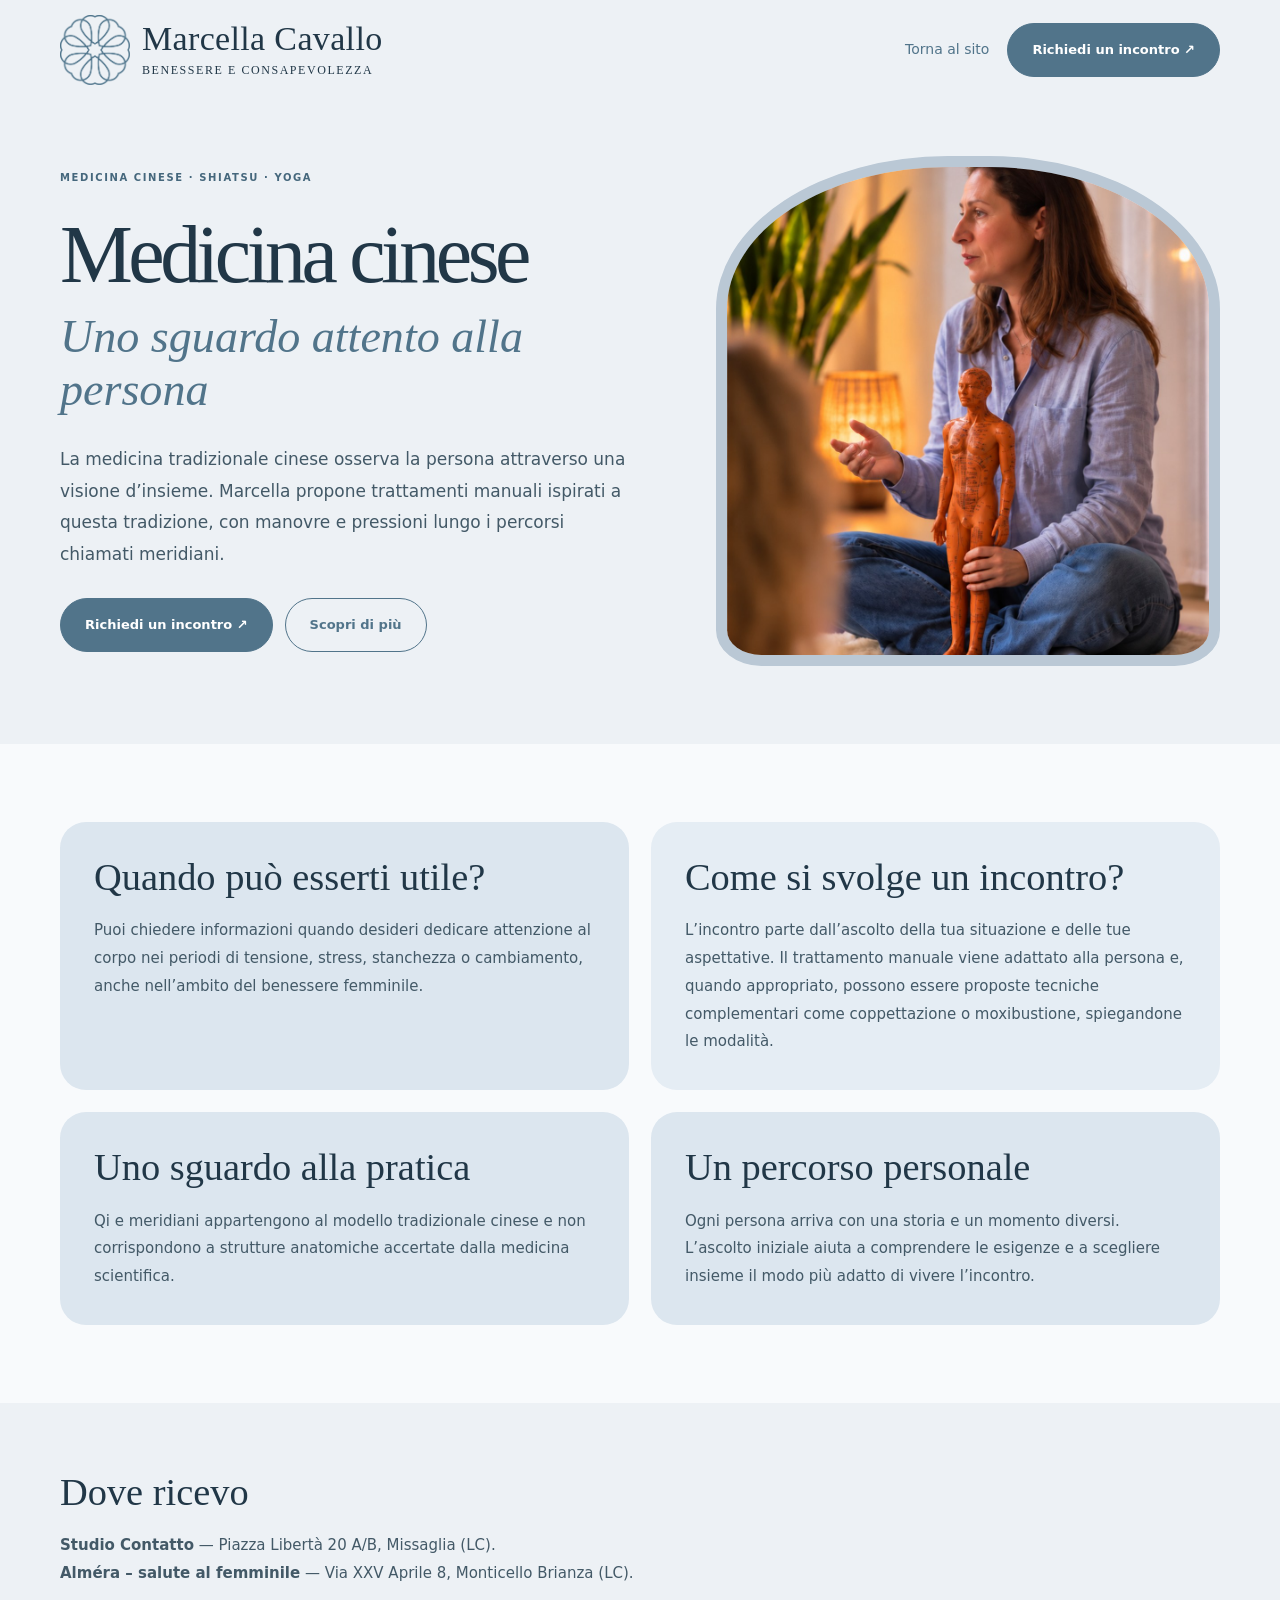
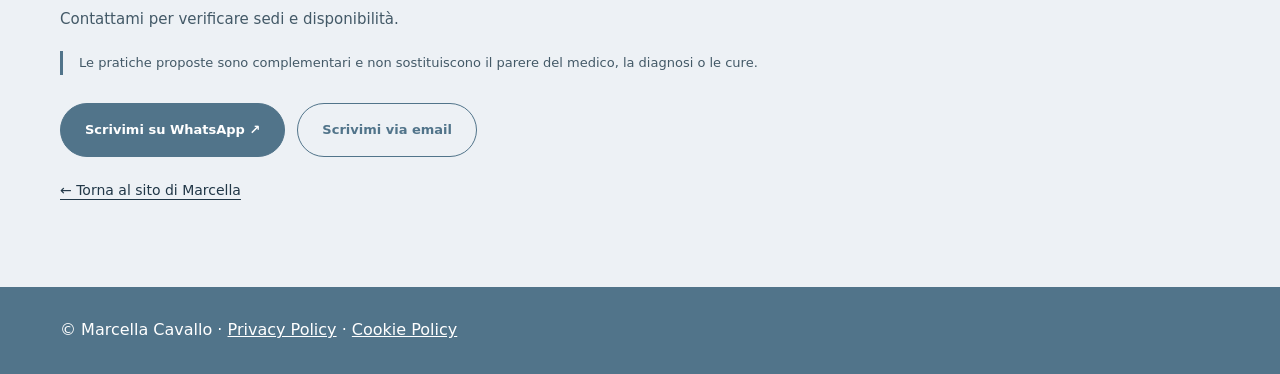
==== commit f2f6733b: "Allinea grafica pagina Medicina tradizionale cinese alla homepage pubblicata" ====
--- a/medicina-tradizionale-cinese/index.html
+++ b/medicina-tradizionale-cinese/index.html
@@ -1,7 +1,7 @@
 <!doctype html>
-<html lang="it"><head><meta charset="utf-8"><meta name="viewport" content="width=device-width,initial-scale=1"><meta name="theme-color" content="#edf1f5"><title>Medicina tradizionale cinese a Missaglia e Monticello Brianza | Marcella Cavallo</title><meta name="description" content="Medicina tradizionale cinese con Marcella Cavallo a Missaglia e Monticello Brianza. Scopri la pratica, come si svolge e come richiedere un incontro."><link rel="canonical" href="https://marcellacavallo.it/medicina-tradizionale-cinese/"><meta property="og:type" content="website"><meta property="og:title" content="Medicina tradizionale cinese | Marcella Cavallo"><meta property="og:description" content="Un approccio attento alla persona"><meta property="og:url" content="https://marcellacavallo.it/medicina-tradizionale-cinese/"><link rel="stylesheet" href="../styles.css"><link rel="stylesheet" href="../service-detail.css"><script type="application/ld+json">{"@context":"https://schema.org","@type":"WebPage","name":"Medicina tradizionale cinese","url":"https://marcellacavallo.it/medicina-tradizionale-cinese/","inLanguage":"it","about":{"@type":"Service","name":"Medicina tradizionale cinese","provider":{"@type":"Person","name":"Marcella Cavallo","url":"https://marcellacavallo.it/"}}}</script></head>
-<body><a class="skip-link" href="#contenuto">Vai al contenuto</a><header class="container nav detail-nav"><a class="logo" href="../" aria-label="Marcella Cavallo, torna alla homepage"><img src="../assets/logo-fiore.png" alt="" width="70" height="70"><span>Marcella Cavallo<small>Benessere e consapevolezza</small></span></a><a class="detail-home" href="../">Torna alla home ↗</a></header>
-<main id="contenuto"><section class="container detail-hero"><div><div class="eyebrow">Medicina cinese · Shiatsu · Yoga</div><h1>Medicina tradizionale cinese<em>Un approccio attento alla persona</em></h1><p>Nella medicina tradizionale cinese il benessere viene osservato attraverso una visione d’insieme della persona. Marcella propone trattamenti manuali con manovre di massaggio e pressioni lungo i percorsi chiamati meridiani nella tradizione cinese, con attenzione alle esigenze individuali.</p><div class="hero-actions"><a class="btn" href="../#contatti">Richiedi un incontro ↗</a><a class="btn outline" href="#approfondisci">Scopri di più</a></div></div><figure class="detail-art"><img src="../assets/marcella-ritratto-v3.jpg" alt="Marcella Cavallo" width="1080" height="1350"><figcaption>Un tempo tutto per te.</figcaption></figure></section>
-<div class="detail-content" id="approfondisci"><div class="container detail-inner"><section><h2>Quando può esserti utile?</h2><p>Puoi chiedere informazioni quando senti il bisogno di dedicare attenzione al corpo durante periodi di tensione, stress, stanchezza o cambiamento, anche nella sfera del benessere femminile. In presenza di sintomi persistenti è importante rivolgersi al medico.</p></section><section><h2>Come si svolge un incontro?</h2><p>L’incontro inizia con l’ascolto della tua situazione e delle tue aspettative. Il trattamento manuale viene personalizzato e, quando appropriato, Marcella può proporre tecniche complementari come coppettazione o moxibustione, spiegandone prima le modalità.</p></section><section><h2>Uno sguardo alla pratica</h2><p>Qi e meridiani sono concetti del modello tradizionale cinese, non equivalenti a strutture anatomiche accertate dalla medicina scientifica.</p></section><p class="note">Le pratiche proposte sono complementari e non sostituiscono il parere del medico, la diagnosi o le cure.</p></div></div>
-<section class="detail-contact"><div class="container"><h2>Dove ricevo</h2><p><strong>Studio Contatto</strong> — Piazza Libertà 20 A/B, Missaglia (LC).<br><strong>Alméra – salute al femminile</strong> — Via XXV Aprile 8, Monticello Brianza (LC).</p><p>Contattami per informazioni su sedi e disponibilità.</p><div class="hero-actions"><a class="btn" href="../#contatti">Richiedi un incontro ↗</a><a class="btn outline" href="https://wa.me/393392947691">Scrivimi su WhatsApp</a></div><a href="../">← Torna al sito di Marcella</a></div></section></main>
-<footer class="detail-footer"><div class="container">© Marcella Cavallo · <a href="../privacy.html">Privacy Policy</a> · <a href="../cookie.html">Cookie Policy</a></div></footer></body></html>+<html lang="it"><head><meta charset="utf-8"><meta name="viewport" content="width=device-width,initial-scale=1"><meta name="theme-color" content="#edf1f5"><title>Medicina tradizionale cinese a Missaglia e Monticello Brianza | Marcella Cavallo</title><meta name="description" content="Trattamenti manuali di medicina tradizionale cinese con Marcella Cavallo a Missaglia e Monticello Brianza: ascolto e percorsi personalizzati."><link rel="canonical" href="https://marcellacavallo.it/medicina-tradizionale-cinese/"><meta property="og:type" content="website"><meta property="og:locale" content="it_IT"><meta property="og:title" content="Medicina tradizionale cinese | Marcella Cavallo"><meta property="og:description" content="Trattamenti manuali di medicina tradizionale cinese con Marcella Cavallo a Missaglia e Monticello Brianza: ascolto e percorsi personalizzati."><meta property="og:url" content="https://marcellacavallo.it/medicina-tradizionale-cinese/"><link rel="stylesheet" href="../styles.css"><style>.service-page{background:var(--paper)}.service-page .nav{max-width:1160px}.service-page .service-hero{display:grid;grid-template-columns:1.08fr .92fr;align-items:center;gap:64px;padding-top:56px;padding-bottom:78px}.service-page h1{font:400 clamp(62px,6.4vw,94px)/1.02 Georgia,serif;letter-spacing:-.055em;margin:26px 0 15px;color:var(--ink)}.service-page .service-subtitle{font:italic 400 clamp(31px,3.6vw,50px)/1.15 Georgia,serif;color:var(--brand-dark);margin:0 0 27px}.service-page .service-intro{color:var(--muted);font-size:17px;line-height:1.85;max-width:570px}.service-page .service-actions{display:flex;gap:12px;flex-wrap:wrap;margin-top:28px}.service-page .service-art{height:510px;margin:0;overflow:hidden;position:relative;border:11px solid var(--brand-light);border-radius:46% 46% 9% 9% / 30% 30% 7% 7%;background:var(--soft-blue)}.service-page .service-art img{display:block;width:100%;height:100%;object-fit:cover;object-position:center 30%}.service-page .service-content{background:var(--cream);padding:78px 0}.service-page .service-content-grid{display:grid;grid-template-columns:1fr 1fr;gap:22px}.service-page .service-panel{background:var(--periwinkle);border-radius:26px;padding:34px}.service-page .service-panel:nth-child(2){background:#e5edf4}.service-page .service-panel h2,.service-page .service-location h2{font:400 clamp(29px,3vw,41px)/1.13 Georgia,serif;margin:0 0 18px}.service-page .service-panel p,.service-page .service-location p{font-size:15px;line-height:1.85;color:var(--muted);margin:0}.service-page .service-location{padding:68px 0 84px}.service-page .service-location p{margin-bottom:18px}.service-page .service-note{font-size:13px!important;border-left:3px solid var(--brand-dark);padding-left:16px;max-width:750px}.service-page .service-footer{background:var(--brand-dark);color:#fff;padding:30px 0}.service-page .service-footer a{text-decoration:underline}.service-page .service-back{display:inline-block;margin-top:22px;text-decoration:underline;text-underline-offset:4px;font-size:14px}.service-page .service-nav{display:flex;align-items:center;gap:18px}.service-page .service-nav a:not(.btn){font-size:14px;color:var(--brand-dark)}@media(max-width:850px){.service-page .service-hero{grid-template-columns:1fr;gap:42px;padding-top:38px;padding-bottom:70px}.service-page .service-art{height:auto;aspect-ratio:4/5;max-width:500px;width:calc(100% - 24px);margin:auto}.service-page .service-content{padding:58px 0}.service-page .service-content-grid{grid-template-columns:1fr;gap:18px}.service-page .service-panel{padding:28px}.service-page .service-nav a:not(.btn){display:none}.service-page .service-nav .btn{padding:11px 15px;font-size:12px}.service-page .service-location{padding:55px 0 70px}}@media(max-width:430px){.service-page h1{font-size:clamp(50px,12vw,65px)}.service-page .service-subtitle{font-size:32px}.service-page .service-intro{font-size:16px}.service-page .service-actions .btn{width:100%}.service-page .nav{gap:10px}.service-page .service-nav .btn{display:none}.service-page .logo{font-size:clamp(22px,6vw,27px)}}</style><script type="application/ld+json">{"@context":"https://schema.org","@type":"WebPage","name":"Medicina tradizionale cinese","url":"https://marcellacavallo.it/medicina-tradizionale-cinese/","inLanguage":"it","about":{"@type":"Service","name":"Medicina tradizionale cinese","provider":{"@type":"Person","name":"Marcella Cavallo","url":"https://marcellacavallo.it/"}}}</script></head>
+<body class="service-page"><a class="skip-link" href="#contenuto">Vai al contenuto</a><header class="container nav"><a class="logo" href="../" aria-label="Marcella Cavallo, torna alla homepage"><img src="../assets/logo-fiore.png" alt="" width="70" height="70"><span>Marcella Cavallo<small>Benessere e consapevolezza</small></span></a><nav class="service-nav" aria-label="Navigazione"><a href="../">Torna al sito</a><a class="btn" href="../#contatti">Richiedi un incontro ↗</a></nav></header>
+<main id="contenuto"><section class="container service-hero"><div><div class="eyebrow">Medicina cinese · Shiatsu · Yoga</div><h1>Medicina cinese</h1><p class="service-subtitle">Uno sguardo attento alla persona</p><p class="service-intro">La medicina tradizionale cinese osserva la persona attraverso una visione d’insieme. Marcella propone trattamenti manuali ispirati a questa tradizione, con manovre e pressioni lungo i percorsi chiamati meridiani.</p><div class="service-actions"><a class="btn" href="../#contatti">Richiedi un incontro ↗</a><a class="btn outline" href="#approfondisci">Scopri di più</a></div></div><figure class="service-art"><img src="../assets/marcella-ritratto-v3.jpg" alt="Marcella Cavallo" width="1080" height="1350" loading="lazy"></figure></section>
+<section class="service-content" id="approfondisci"><div class="container service-content-grid"><article class="service-panel"><h2>Quando può esserti utile?</h2><p>Puoi chiedere informazioni quando desideri dedicare attenzione al corpo nei periodi di tensione, stress, stanchezza o cambiamento, anche nell’ambito del benessere femminile.</p></article><article class="service-panel"><h2>Come si svolge un incontro?</h2><p>L’incontro parte dall’ascolto della tua situazione e delle tue aspettative. Il trattamento manuale viene adattato alla persona e, quando appropriato, possono essere proposte tecniche complementari come coppettazione o moxibustione, spiegandone le modalità.</p></article><article class="service-panel"><h2>Uno sguardo alla pratica</h2><p>Qi e meridiani appartengono al modello tradizionale cinese e non corrispondono a strutture anatomiche accertate dalla medicina scientifica.</p></article><article class="service-panel"><h2>Un percorso personale</h2><p>Ogni persona arriva con una storia e un momento diversi. L’ascolto iniziale aiuta a comprendere le esigenze e a scegliere insieme il modo più adatto di vivere l’incontro.</p></article></div></section>
+<section class="container service-location"><h2>Dove ricevo</h2><p><strong>Studio Contatto</strong> — Piazza Libertà 20 A/B, Missaglia (LC).<br><strong>Alméra – salute al femminile</strong> — Via XXV Aprile 8, Monticello Brianza (LC).</p><p>Contattami per verificare sedi e disponibilità.</p><p class="service-note">Le pratiche proposte sono complementari e non sostituiscono il parere del medico, la diagnosi o le cure.</p><div class="service-actions"><a class="btn" href="https://wa.me/393392947691?text=Buongiorno%20Marcella%2C%20vorrei%20informazioni%20su%20Medicina%20tradizionale%20cinese.">Scrivimi su WhatsApp ↗</a><a class="btn outline" href="mailto:info@marcellacavallo.it">Scrivimi via email</a></div><a class="service-back" href="../">← Torna al sito di Marcella</a></section></main>
+<footer class="service-footer"><div class="container">© Marcella Cavallo · <a href="../privacy.html">Privacy Policy</a> · <a href="../cookie.html">Cookie Policy</a></div></footer></body></html>
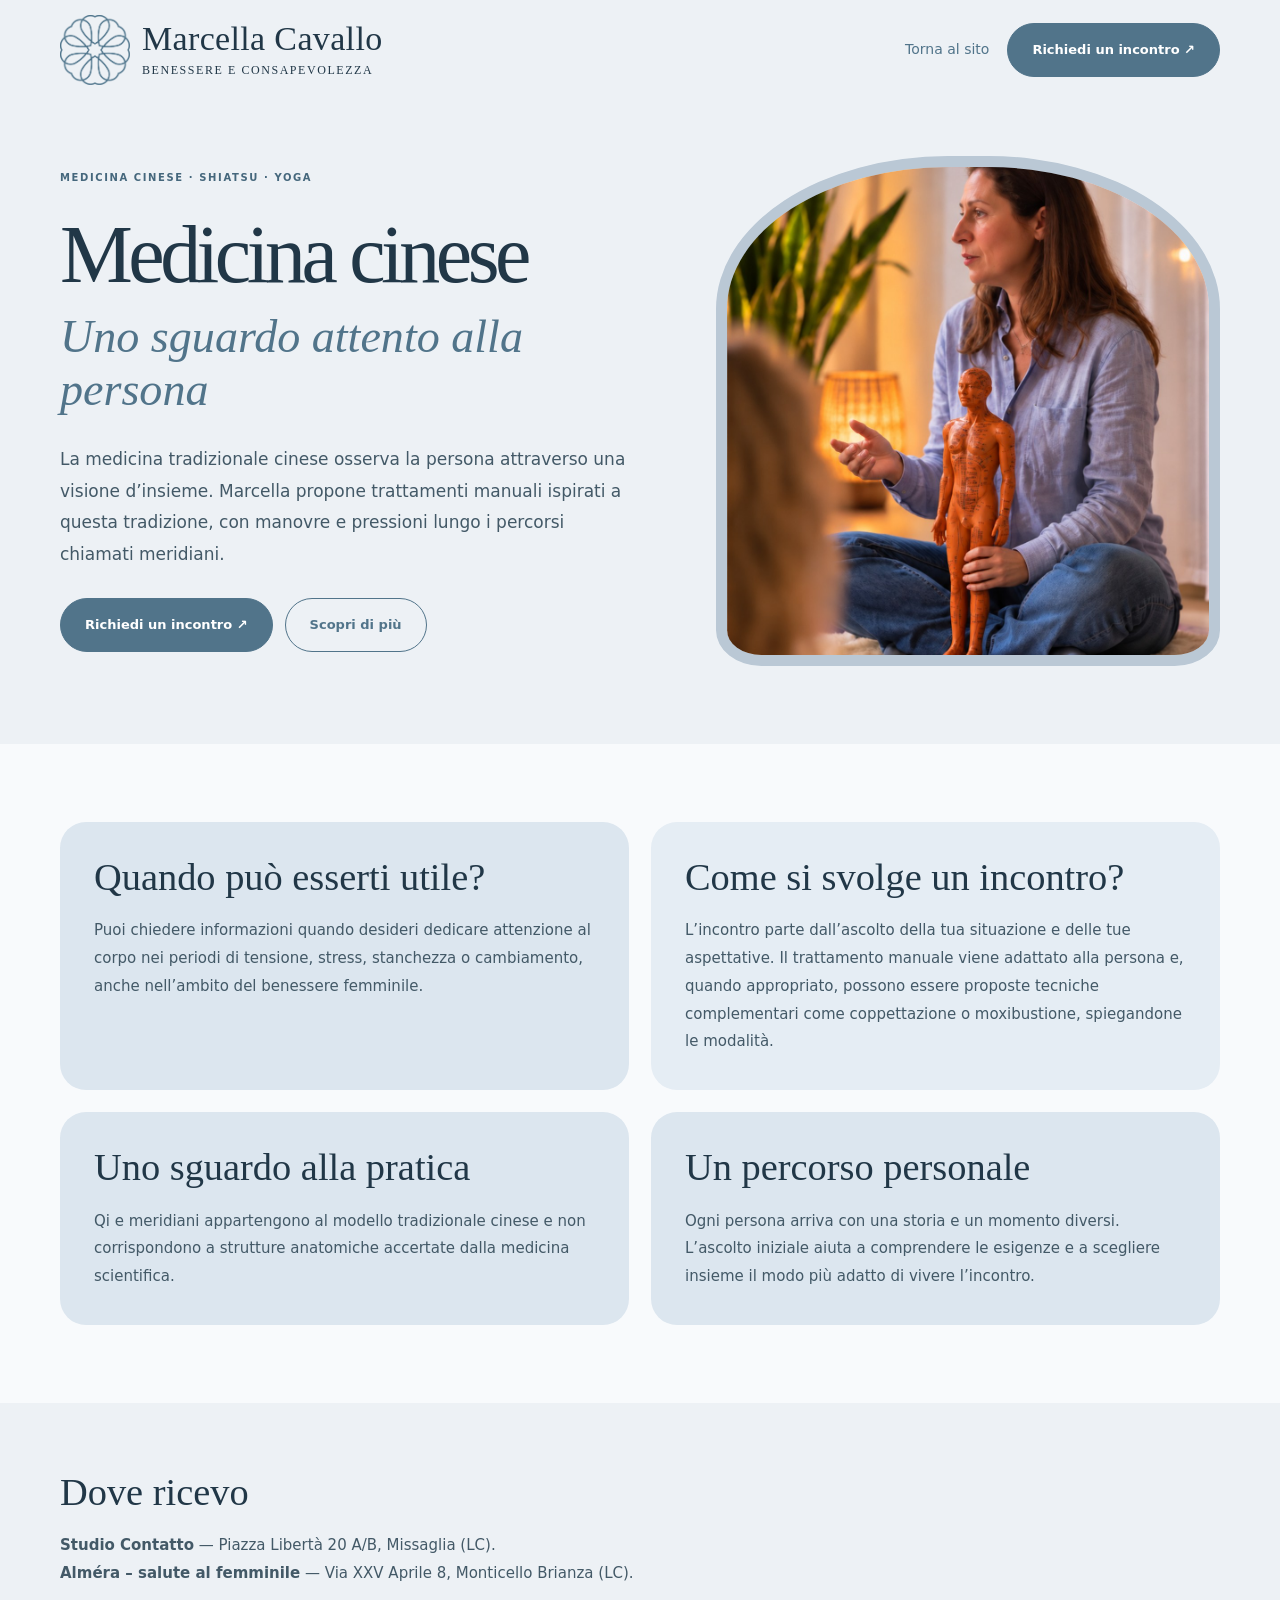
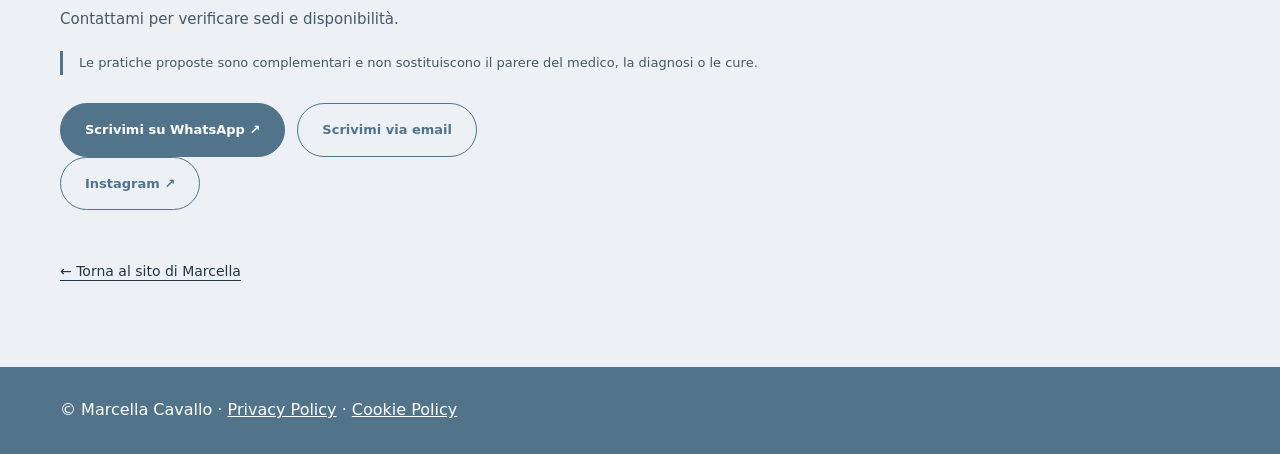
==== commit ef876a15: "Add Instagram link to medicina-tradizionale-cinese/index.html" ====
--- a/medicina-tradizionale-cinese/index.html
+++ b/medicina-tradizionale-cinese/index.html
@@ -3,5 +3,5 @@
 <body class="service-page"><a class="skip-link" href="#contenuto">Vai al contenuto</a><header class="container nav"><a class="logo" href="../" aria-label="Marcella Cavallo, torna alla homepage"><img src="../assets/logo-fiore.png" alt="" width="70" height="70"><span>Marcella Cavallo<small>Benessere e consapevolezza</small></span></a><nav class="service-nav" aria-label="Navigazione"><a href="../">Torna al sito</a><a class="btn" href="../#contatti">Richiedi un incontro ↗</a></nav></header>
 <main id="contenuto"><section class="container service-hero"><div><div class="eyebrow">Medicina cinese · Shiatsu · Yoga</div><h1>Medicina cinese</h1><p class="service-subtitle">Uno sguardo attento alla persona</p><p class="service-intro">La medicina tradizionale cinese osserva la persona attraverso una visione d’insieme. Marcella propone trattamenti manuali ispirati a questa tradizione, con manovre e pressioni lungo i percorsi chiamati meridiani.</p><div class="service-actions"><a class="btn" href="../#contatti">Richiedi un incontro ↗</a><a class="btn outline" href="#approfondisci">Scopri di più</a></div></div><figure class="service-art"><img src="../assets/marcella-ritratto-v3.jpg" alt="Marcella Cavallo" width="1080" height="1350" loading="lazy"></figure></section>
 <section class="service-content" id="approfondisci"><div class="container service-content-grid"><article class="service-panel"><h2>Quando può esserti utile?</h2><p>Puoi chiedere informazioni quando desideri dedicare attenzione al corpo nei periodi di tensione, stress, stanchezza o cambiamento, anche nell’ambito del benessere femminile.</p></article><article class="service-panel"><h2>Come si svolge un incontro?</h2><p>L’incontro parte dall’ascolto della tua situazione e delle tue aspettative. Il trattamento manuale viene adattato alla persona e, quando appropriato, possono essere proposte tecniche complementari come coppettazione o moxibustione, spiegandone le modalità.</p></article><article class="service-panel"><h2>Uno sguardo alla pratica</h2><p>Qi e meridiani appartengono al modello tradizionale cinese e non corrispondono a strutture anatomiche accertate dalla medicina scientifica.</p></article><article class="service-panel"><h2>Un percorso personale</h2><p>Ogni persona arriva con una storia e un momento diversi. L’ascolto iniziale aiuta a comprendere le esigenze e a scegliere insieme il modo più adatto di vivere l’incontro.</p></article></div></section>
-<section class="container service-location"><h2>Dove ricevo</h2><p><strong>Studio Contatto</strong> — Piazza Libertà 20 A/B, Missaglia (LC).<br><strong>Alméra – salute al femminile</strong> — Via XXV Aprile 8, Monticello Brianza (LC).</p><p>Contattami per verificare sedi e disponibilità.</p><p class="service-note">Le pratiche proposte sono complementari e non sostituiscono il parere del medico, la diagnosi o le cure.</p><div class="service-actions"><a class="btn" href="https://wa.me/393392947691?text=Buongiorno%20Marcella%2C%20vorrei%20informazioni%20su%20Medicina%20tradizionale%20cinese.">Scrivimi su WhatsApp ↗</a><a class="btn outline" href="mailto:info@marcellacavallo.it">Scrivimi via email</a></div><a class="service-back" href="../">← Torna al sito di Marcella</a></section></main>
+<section class="container service-location"><h2>Dove ricevo</h2><p><strong>Studio Contatto</strong> — Piazza Libertà 20 A/B, Missaglia (LC).<br><strong>Alméra – salute al femminile</strong> — Via XXV Aprile 8, Monticello Brianza (LC).</p><p>Contattami per verificare sedi e disponibilità.</p><p class="service-note">Le pratiche proposte sono complementari e non sostituiscono il parere del medico, la diagnosi o le cure.</p><div class="service-actions"><a class="btn" href="https://wa.me/393392947691?text=Buongiorno%20Marcella%2C%20vorrei%20informazioni%20su%20Medicina%20tradizionale%20cinese.">Scrivimi su WhatsApp ↗</a><a class="btn outline" href="mailto:info@marcellacavallo.it">Scrivimi via email</a></div><a class="btn outline" href="https://www.instagram.com/marcella_cavallo/" target="_blank" rel="noopener noreferrer" aria-label="Visita il profilo Instagram di Marcella Cavallo">Instagram ↗</a></div><div class="service-actions"><a class="service-back" href="../">← Torna al sito di Marcella</a></section></main>
 <footer class="service-footer"><div class="container">© Marcella Cavallo · <a href="../privacy.html">Privacy Policy</a> · <a href="../cookie.html">Cookie Policy</a></div></footer></body></html>
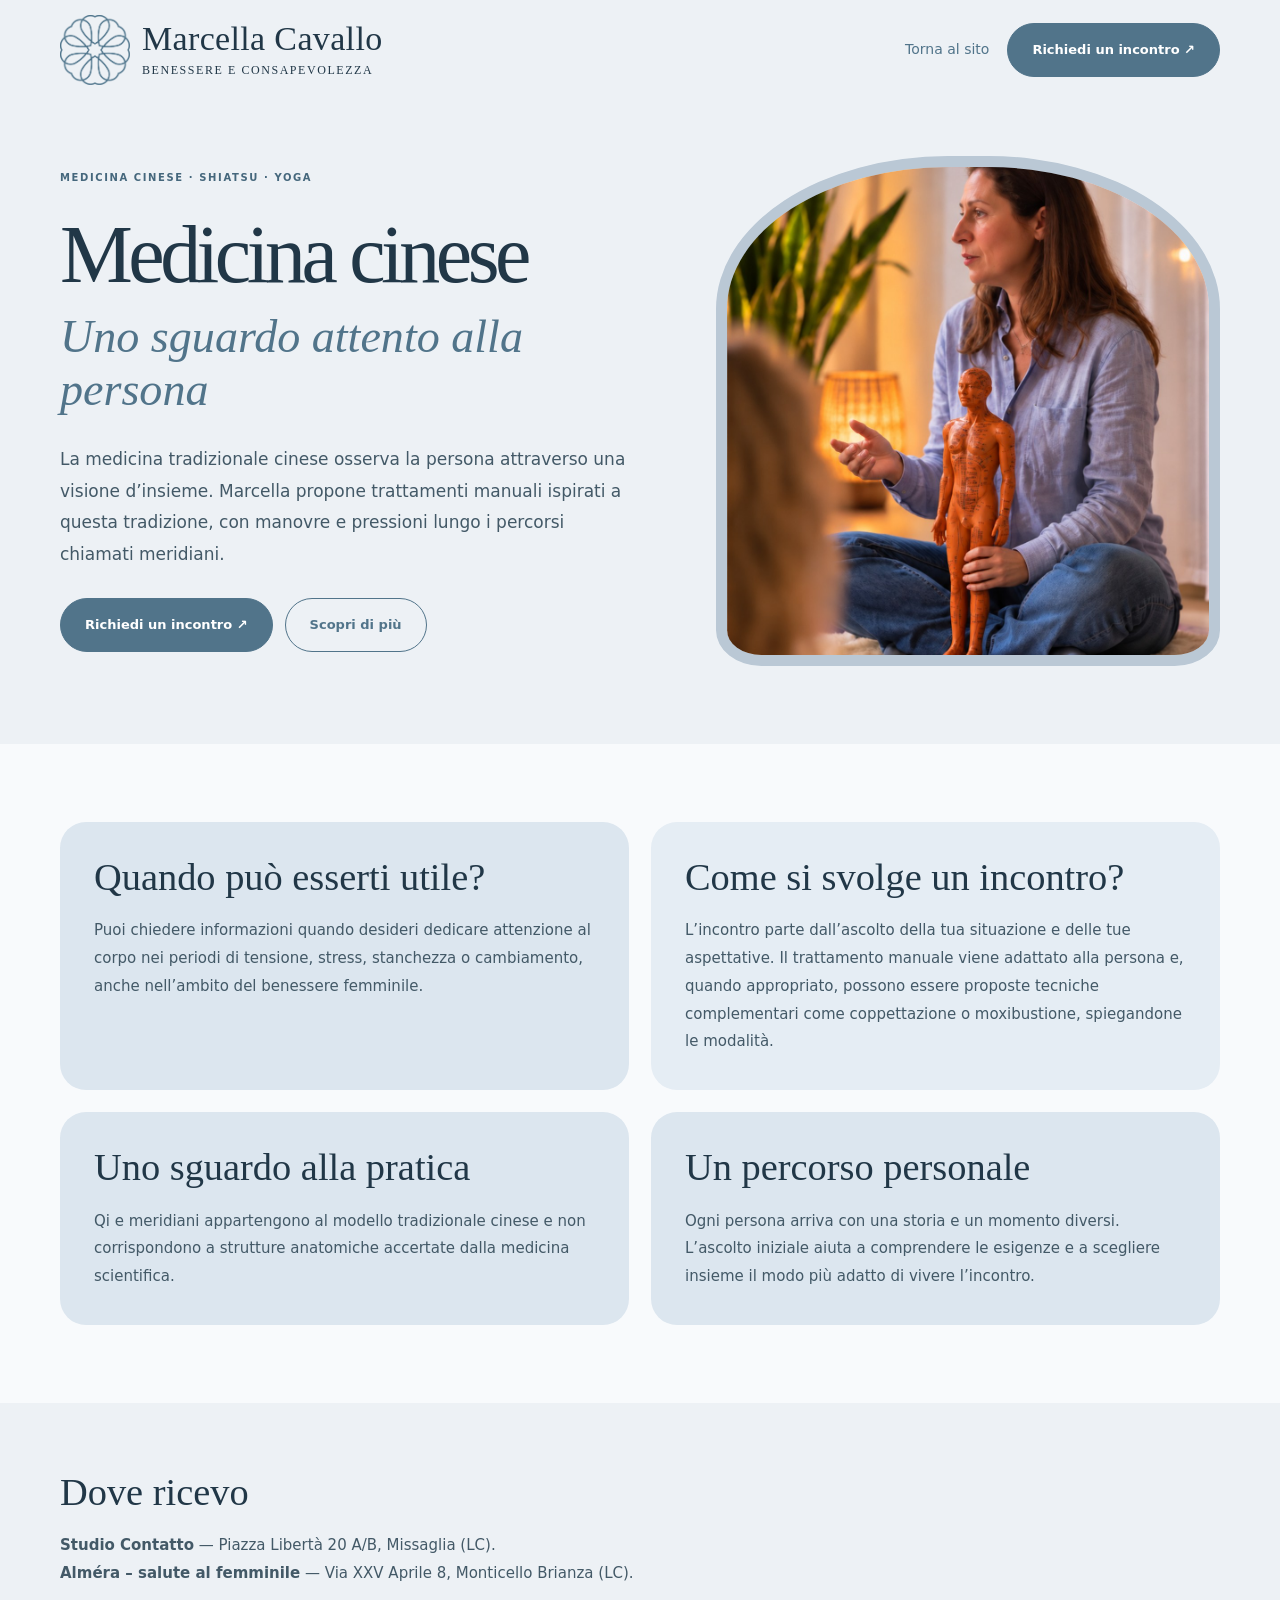
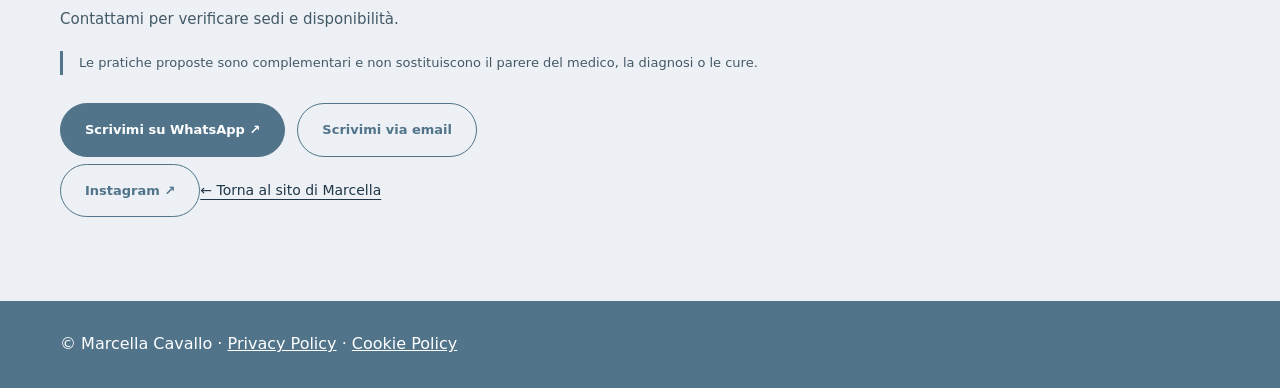
==== commit 875d0f5e: "Keep Instagram and back links within existing action group" ====
--- a/medicina-tradizionale-cinese/index.html
+++ b/medicina-tradizionale-cinese/index.html
@@ -3,5 +3,5 @@
 <body class="service-page"><a class="skip-link" href="#contenuto">Vai al contenuto</a><header class="container nav"><a class="logo" href="../" aria-label="Marcella Cavallo, torna alla homepage"><img src="../assets/logo-fiore.png" alt="" width="70" height="70"><span>Marcella Cavallo<small>Benessere e consapevolezza</small></span></a><nav class="service-nav" aria-label="Navigazione"><a href="../">Torna al sito</a><a class="btn" href="../#contatti">Richiedi un incontro ↗</a></nav></header>
 <main id="contenuto"><section class="container service-hero"><div><div class="eyebrow">Medicina cinese · Shiatsu · Yoga</div><h1>Medicina cinese</h1><p class="service-subtitle">Uno sguardo attento alla persona</p><p class="service-intro">La medicina tradizionale cinese osserva la persona attraverso una visione d’insieme. Marcella propone trattamenti manuali ispirati a questa tradizione, con manovre e pressioni lungo i percorsi chiamati meridiani.</p><div class="service-actions"><a class="btn" href="../#contatti">Richiedi un incontro ↗</a><a class="btn outline" href="#approfondisci">Scopri di più</a></div></div><figure class="service-art"><img src="../assets/marcella-ritratto-v3.jpg" alt="Marcella Cavallo" width="1080" height="1350" loading="lazy"></figure></section>
 <section class="service-content" id="approfondisci"><div class="container service-content-grid"><article class="service-panel"><h2>Quando può esserti utile?</h2><p>Puoi chiedere informazioni quando desideri dedicare attenzione al corpo nei periodi di tensione, stress, stanchezza o cambiamento, anche nell’ambito del benessere femminile.</p></article><article class="service-panel"><h2>Come si svolge un incontro?</h2><p>L’incontro parte dall’ascolto della tua situazione e delle tue aspettative. Il trattamento manuale viene adattato alla persona e, quando appropriato, possono essere proposte tecniche complementari come coppettazione o moxibustione, spiegandone le modalità.</p></article><article class="service-panel"><h2>Uno sguardo alla pratica</h2><p>Qi e meridiani appartengono al modello tradizionale cinese e non corrispondono a strutture anatomiche accertate dalla medicina scientifica.</p></article><article class="service-panel"><h2>Un percorso personale</h2><p>Ogni persona arriva con una storia e un momento diversi. L’ascolto iniziale aiuta a comprendere le esigenze e a scegliere insieme il modo più adatto di vivere l’incontro.</p></article></div></section>
-<section class="container service-location"><h2>Dove ricevo</h2><p><strong>Studio Contatto</strong> — Piazza Libertà 20 A/B, Missaglia (LC).<br><strong>Alméra – salute al femminile</strong> — Via XXV Aprile 8, Monticello Brianza (LC).</p><p>Contattami per verificare sedi e disponibilità.</p><p class="service-note">Le pratiche proposte sono complementari e non sostituiscono il parere del medico, la diagnosi o le cure.</p><div class="service-actions"><a class="btn" href="https://wa.me/393392947691?text=Buongiorno%20Marcella%2C%20vorrei%20informazioni%20su%20Medicina%20tradizionale%20cinese.">Scrivimi su WhatsApp ↗</a><a class="btn outline" href="mailto:info@marcellacavallo.it">Scrivimi via email</a></div><a class="btn outline" href="https://www.instagram.com/marcella_cavallo/" target="_blank" rel="noopener noreferrer" aria-label="Visita il profilo Instagram di Marcella Cavallo">Instagram ↗</a></div><div class="service-actions"><a class="service-back" href="../">← Torna al sito di Marcella</a></section></main>
+<section class="container service-location"><h2>Dove ricevo</h2><p><strong>Studio Contatto</strong> — Piazza Libertà 20 A/B, Missaglia (LC).<br><strong>Alméra – salute al femminile</strong> — Via XXV Aprile 8, Monticello Brianza (LC).</p><p>Contattami per verificare sedi e disponibilità.</p><p class="service-note">Le pratiche proposte sono complementari e non sostituiscono il parere del medico, la diagnosi o le cure.</p><div class="service-actions"><a class="btn" href="https://wa.me/393392947691?text=Buongiorno%20Marcella%2C%20vorrei%20informazioni%20su%20Medicina%20tradizionale%20cinese.">Scrivimi su WhatsApp ↗</a><a class="btn outline" href="mailto:info@marcellacavallo.it">Scrivimi via email</a></div><a class="btn outline" href="https://www.instagram.com/marcella_cavallo/" target="_blank" rel="noopener noreferrer" aria-label="Visita il profilo Instagram di Marcella Cavallo">Instagram ↗</a><a class="service-back" href="../">← Torna al sito di Marcella</a></section></main>
 <footer class="service-footer"><div class="container">© Marcella Cavallo · <a href="../privacy.html">Privacy Policy</a> · <a href="../cookie.html">Cookie Policy</a></div></footer></body></html>
